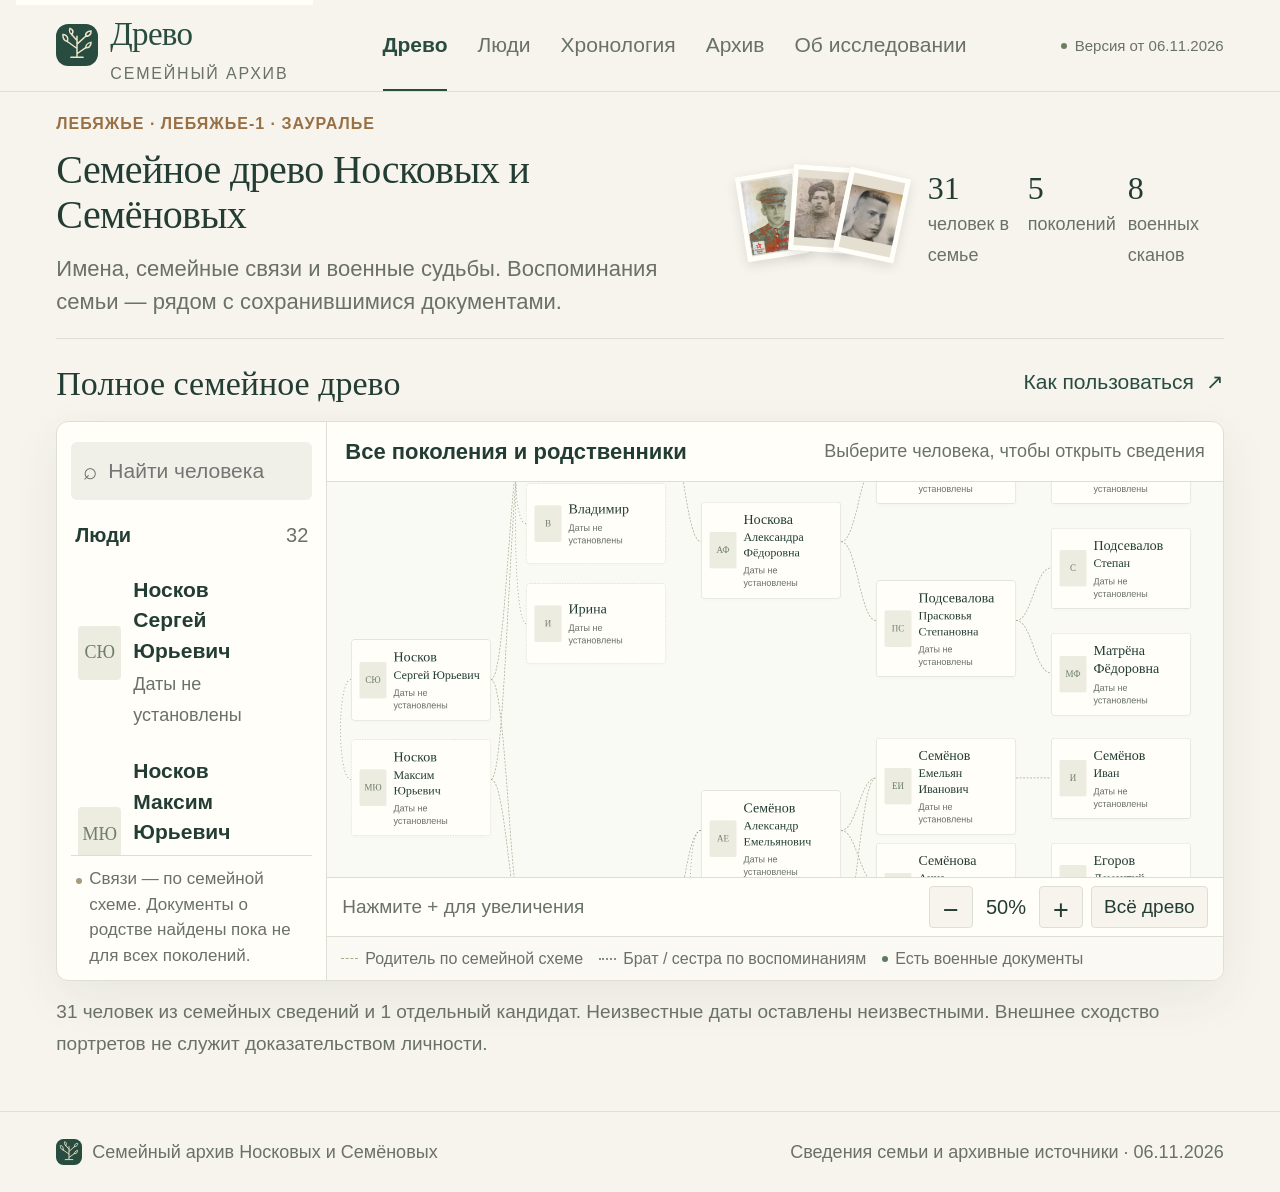
==== index.html @ 3ffae799 "Publish family archive with complete static site and research sources" ====
<!doctype html>
<html lang="ru">
<head>
  <meta charset="utf-8">
  <meta name="viewport" content="width=device-width, initial-scale=1">
  <meta name="theme-color" content="#284c40">
  <meta name="description" content="Семейное древо Носковых и Семёновых. Люди, семейные сведения, фотографии и архивные документы с указанием источников.">
  <title>Древо — семейный архив Носковых и Семёновых</title>
  <link rel="icon" href="assets/mark.svg" type="image/svg+xml">
  <link rel="stylesheet" href="assets/style.css"><link rel="stylesheet" href="assets/readable.css"><link rel="stylesheet" href="assets/large-type.css">
  <script src="assets/data.js" defer></script>
  <script src="assets/previews.js" defer></script>
  <script src="assets/app.js" defer></script>
</head>
<body>
<a class="skip" href="#main">Перейти к содержимому</a>
<header class="site-header">
  <a class="brand" href="#tree"><img src="assets/mark.svg" width="42" height="42" alt=""><span>Древо<small>Семейный архив</small></span></a>
  <nav aria-label="Разделы" class="main-nav">
    <a href="#tree" data-view="tree" aria-current="page">Древо</a><a href="#people" data-view="people">Люди</a><a href="#timeline" data-view="timeline">Хронология</a><a href="#archive" data-view="archive">Архив</a><a href="#research" data-view="research">Об исследовании</a>
  </nav>
  <span class="edition"><span class="live-dot"></span> Версия от 06.11.2026</span>
</header>
<main id="main">
  <section class="intro" aria-labelledby="site-title">
    <div><p class="eyebrow">ЛЕБЯЖЬЕ · ЛЕБЯЖЬЕ-1 · ЗАУРАЛЬЕ</p><h1 id="site-title">Семейное древо Носковых и Семёновых</h1><p class="intro-copy">Имена, семейные связи и военные судьбы. Воспоминания семьи — рядом с сохранившимися документами.</p></div>
    <div class="intro-right"><div class="portrait-stack" aria-label="Три семейных портрета"><button data-person="P-0005" aria-label="Сергей Фёдорович Носков"><img src="archive/photos/noskov_sergey_fedorovich.png" alt=""></button><button data-person="P-0022" aria-label="Василий Ефимович Петров"><img src="archive/photos/petrov_vasiliy_efimovich.png" alt=""></button><button data-person="P-0026" aria-label="Алексей Емельянович Семёнов"><img src="archive/photos/semenov_aleksey_emelyanovich.png" alt=""></button></div><div class="intro-stats"><span><strong>31</strong> человек в семье</span><span><strong>5</strong> поколений</span><span><strong>8</strong> военных сканов</span></div></div>
  </section>

  <section id="view-tree" class="view" aria-labelledby="tree-title">
    <div class="section-heading"><div><p class="eyebrow">01 / СЕМЕЙНЫЕ СВЯЗИ</p><h2 id="tree-title">Полное семейное древо</h2></div><button class="text-button" data-help>Как пользоваться <span aria-hidden="true">↗</span></button></div>
    <div class="tree-workspace">
      <aside class="people-sidebar" aria-label="Навигация по людям">
        <label class="searchbox"><span aria-hidden="true">⌕</span><input id="tree-search" type="search" placeholder="Найти человека" aria-label="Найти человека в древе" autocomplete="off"></label>

        <div class="sidebar-heading"><span>Люди</span><span id="sidebar-count">32</span></div><div id="sidebar-list" class="sidebar-list"></div>
        <div class="sidebar-note"><span class="dot family"></span><p>Связи — по семейной схеме. Документы о родстве найдены пока не для всех поколений.</p></div>
      </aside>
      <div class="chart-column">
        <div class="chart-toolbar"><strong>Все поколения и родственники</strong><span>Выберите человека, чтобы открыть сведения</span></div>
        <div class="mobile-tree-search"><label class="searchbox"><span aria-hidden="true">⌕</span><input id="mobile-search" type="search" placeholder="Найти человека в семье" aria-label="Найти человека в семье" autocomplete="off"></label><div id="mobile-search-results" class="mobile-search-results" hidden></div></div>
        <div id="chart-caption" class="chart-caption"></div>
        <div id="chart-viewport" class="chart-viewport" tabindex="0" aria-label="Семейная схема. Перетаскивайте для перемещения. Плюс и минус меняют масштаб, стрелки перемещают схему.">
          <div id="chart-world" class="chart-world"><svg id="chart-lines" aria-hidden="true"></svg><div id="chart-nodes"></div></div>
          <div class="chart-empty" id="chart-empty" hidden>Этот человек пока не связан с семейным древом.</div>
        </div>
        <div id="chart-list" class="chart-list" hidden></div>
        <div class="chart-bottom"><span class="chart-hint">Нажмите + для увеличения</span><div class="zoom-controls"><button id="zoom-out" aria-label="Уменьшить масштаб">−</button><output id="zoom-value" aria-live="off">100%</output><button id="zoom-in" aria-label="Увеличить масштаб">+</button><button id="fit-tree" title="Показать всю ветвь" aria-label="Показать всё древо">Всё древо</button></div></div>
        <div class="tree-legend"><span><i class="legend-line"></i> Родитель по семейной схеме</span><span><i class="legend-line sibling"></i> Брат / сестра по воспоминаниям</span><span><i class="dot document"></i> Есть военные документы</span></div>
      </div>
      <aside id="desktop-profile" class="desktop-profile" aria-label="Выбранный человек"><div id="profile-host"></div></aside>
    </div>
    <p class="section-footnote">31 человек из семейных сведений и 1 отдельный кандидат. Неизвестные даты оставлены неизвестными. Внешнее сходство портретов не служит доказательством личности.</p>
  </section>

  <section id="view-people" class="view" hidden aria-labelledby="people-title"><div class="section-heading"><div><p class="eyebrow">02 / ИМЕНА И ЛИЦА</p><h2 id="people-title">Люди семейного древа</h2></div><span class="quiet">31 человек + 1 кандидат</span></div><div class="filter-row"><label class="searchbox"><span aria-hidden="true">⌕</span><input id="people-search" type="search" placeholder="Имя, фамилия или место" aria-label="Поиск по людям"></label></div><p id="people-count" class="quiet" aria-live="polite"></p><div class="people-grid" id="people-grid"></div></section>

  <section id="view-timeline" class="view" hidden aria-labelledby="timeline-title"><div class="section-heading"><div><p class="eyebrow">03 / СОБЫТИЯ</p><h2 id="timeline-title">Семейная хронология</h2></div><span class="quiet">Только датированные сведения</span></div><div id="timeline" class="timeline"></div></section>

  <section id="view-archive" class="view" hidden aria-labelledby="archive-title"><div class="section-heading"><div><p class="eyebrow">04 / ПЕРВОИСТОЧНИКИ</p><h2 id="archive-title">Фотографии и документы</h2></div><a class="text-button" href="archive/artifact-register.csv" download>Скачать реестр ↓</a></div><p class="section-description">Полные сканы, семейные портреты и сохранённые источники. У каждого документа — происхождение и архивная ссылка.</p><div id="archive-grid" class="archive-grid"></div><div class="download-strip"><div><h3>Исследование целиком</h3><p>Исходная семейная схема, все реестры и незавершённые проверки сохранены отдельно.</p></div><div><a class="button secondary" href="archive/report.html" target="_blank" rel="noopener">Полный отчёт ↗</a><a class="button" href="archive/noskov-family.ged" download>Древо GEDCOM ↓</a></div></div></section>

  <section id="view-research" class="view" hidden aria-labelledby="research-title"><div class="section-heading"><div><p class="eyebrow">05 / ОСНОВАНИЯ И ОТКРЫТЫЕ ВОПРОСЫ</p><h2 id="research-title">Как читать это древо</h2></div><span class="quiet">6 ноября 2026</span></div><div class="research-grid"><article class="research-card"><span class="research-number">01</span><h3>Семейная схема — начало поиска</h3><p>Древо содержит 31 человека из предоставленных семьёй сведений. Родительские связи показаны по этой схеме. Наличие военной записи у человека само по себе не доказывает всю цепочку родства до современных поколений.</p><a href="archive/input/семейные-сведения.txt" download>Исходные сведения ↓</a></article><article class="research-card"><span class="research-number">02</span><h3>Документ и личность</h3><p>Для Сергея Фёдоровича Носкова и Алексея Емельяновича Семёнова принадлежность военных записей семье оценена как вероятная по совокупности признаков. У кандидата Петрова 1895 года рождения связь с семьёй пока не установлена.</p><a href="archive/claims-register.csv" download>Все утверждения и основания ↓</a></article><article class="research-card"><span class="research-number">03</span><h3>Противоречия остаются видимыми</h3><p>15 и 16 июня в документах о гибели Алексея; Прасковья и Пелагея в сведениях о жене Петрова; представление к Славе и решение о медали «За отвагу». Разные версии показаны рядом с источниками.</p><a href="archive/hypotheses-and-conflicts.md" download>Гипотезы и противоречия ↓</a></article><article class="research-card"><span class="research-number">04</span><h3>Что искать дальше</h3><p>Даты жизни дедов и связи поколений — в местных семейных, похозяйственных и актовых записях. Метрические книги Лебяжьевского прихода — следующий маршрут к ранним поколениям. Конкретные именные записи ещё не найдены.</p><a href="archive/research-state.md" download>План продолжения ↓</a></article></div><article class="geography-note"><p class="eyebrow">МЕСТА И АРХИВЫ</p><h3>Лебяжье и Лебяжье Первое</h3><p>Старое село Лебяжье 1-е и посёлок у станции Лебяжья-Сибирская нужно различать. Рабочая дореволюционная привязка — Курганский уезд Тобольской губернии. Крестовоздвиженский приход и Черешкова в его составе на 1913 год пока известны из вторичного указателя; первичная страница справочника не прочитана.</p><p>Опубликованный муниципальный перечень содержит фонд 63 — Лебяжьевский поссовет (1941–2010), фонд 31 — Перволебяжьевский сельсовет (1992–2009), фонд 102 — колхоз им. Ленина Черешковского сельсовета (1949–1957). Это сведения о фондах, а не найденные именные записи. ГАКО, фонд 211, опись 1 — отдельная наводка форума, требующая проверки по официальной описи.</p><div class="inline-links"><button class="text-button" data-artifact="A-0023">Перечень фондов ↗</button><button class="text-button" data-artifact="A-0021">Географический указатель ↗</button><a href="archive/archive-request-drafts.md" download>Проекты запросов ↓</a></div></article><p class="notice">Новые поколения пока не установлены. В карточках Фёдора Носкова, Ивана Андреева и Фёдора Кочетова добавлены именные зацепки из переселенческих и омского указателей; принадлежность семье не установлена. Фельдшер Александра Фёдоровна из Арлагуля исключена семьёй как другой человек. <a href="UPDATE-2026-11-06.md" download>Результаты дополнительной проверки и изменения сайта ↓</a></p><div class="research-downloads"><a href="archive/person-register.csv" download>Персоны ↓</a><a href="archive/relationship-register.csv" download>Родственные связи ↓</a><a href="archive/search-log.csv" download>Журнал поисков ↓</a><a href="archive/event-chronology.csv" download>Хронология CSV ↓</a><a href="README.md" download>О проекте и размещении ↓</a></div></section>
</main>
<footer class="site-footer"><span><img src="assets/mark.svg" width="26" height="26" alt=""> Семейный архив Носковых и Семёновых</span><span>Сведения семьи и архивные источники · 06.11.2026</span></footer>
<dialog id="person-dialog" class="person-dialog" aria-labelledby="person-dialog-title"><button class="dialog-close" data-close="person-dialog" aria-label="Закрыть карточку"><svg viewBox="0 0 24 24" aria-hidden="true" focusable="false"><path d="M6 6L18 18M18 6L6 18" fill="none" stroke="currentColor" stroke-width="2" stroke-linecap="round"/></svg></button><div id="mobile-profile-host"></div></dialog>
<dialog id="document-dialog" class="document-dialog" aria-labelledby="document-title"><header class="document-header"><div><p class="eyebrow" id="document-id"></p><h2 id="document-title"></h2></div><button class="icon-button" data-close="document-dialog" aria-label="Закрыть документ"><svg viewBox="0 0 24 24" aria-hidden="true" focusable="false"><path d="M6 6L18 18M18 6L6 18" fill="none" stroke="currentColor" stroke-width="2" stroke-linecap="round"/></svg></button></header><div id="document-meta"></div><div class="document-actions" id="document-actions"></div><div id="pdf-navigation" class="pdf-navigation" hidden><button id="pdf-previous" aria-label="Предыдущая страница">← <span class="pdf-nav-word">Назад</span></button><label><span class="pdf-nav-word">Страница</span> <input id="pdf-page" type="number" min="1" value="1" aria-label="Номер страницы PDF"></label><span id="pdf-total"></span><button id="pdf-next" aria-label="Следующая страница"><span class="pdf-nav-word">Далее</span> →</button></div><div id="scan-stage" class="scan-stage"></div><div id="document-notes" class="document-notes"></div></dialog>
<dialog id="help-dialog" class="help-dialog" aria-labelledby="help-title"><button class="dialog-close" data-close="help-dialog" aria-label="Закрыть подсказку"><svg viewBox="0 0 24 24" aria-hidden="true" focusable="false"><path d="M6 6L18 18M18 6L6 18" fill="none" stroke="currentColor" stroke-width="2" stroke-linecap="round"/></svg></button><h2 id="help-title">Как посмотреть древо</h2><p>Все известные поколения и боковые родственники включены в схему. Начальный масштаб — 50%.</p><p>Нажмите <strong>+</strong> или <strong>−</strong>, чтобы изменить масштаб, и перемещайте схему мышью или пальцем. Кнопка «Всё древо» снова покажет его целиком.</p><p>Нажмите на человека, чтобы открыть все сведения, родственников и документы. Поиск помогает быстро найти нужное имя.</p><p>Фотографии и сканы показаны целиком. Для изучения мелких надписей можно скачать оригинал.</p><p class="notice">Пунктирные связи основаны на семейной схеме. Военные документы не подтверждают автоматически все поколения родства.</p></dialog>
<div id="toast" class="toast" role="status"></div>
<noscript><p class="noscript">Для интерактивного древа включите JavaScript. <a href="archive/report.html">Статический отчёт с документами</a> доступен без него.</p></noscript>
</body>
</html>
---- assets/style.css ----
:root{--ink:#233d34;--green:#284c40;--green-soft:#e8eee7;--paper:#f6f4ed;--white:#fffef9;--line:#dedfd4;--muted:#697168;--ochre:#987044;--amber:#f6eddb;--shadow:0 16px 50px #273c3212;--serif:Georgia,'Times New Roman',serif;--sans:'Segoe UI',Arial,sans-serif}*{box-sizing:border-box}html{scroll-behavior:smooth}body{margin:0;background:var(--paper);color:var(--ink);font:15px/1.55 var(--sans)}button,input,select{font:inherit}button,a,input,select{touch-action:manipulation}button{cursor:pointer}button,a{ -webkit-tap-highlight-color:transparent}button{color:inherit}a{color:var(--green);text-underline-offset:4px}button:focus-visible,a:focus-visible,input:focus-visible,select:focus-visible,[tabindex]:focus-visible{outline:3px solid #b27d3d;outline-offset:4px}button:disabled{opacity:.4;cursor:default}button{border:0}button svg{pointer-events:none}img{max-width:100%;display:block}h1,h2,h3,p{margin-top:0}h1,h2,h3{font-family:var(--serif);font-weight:400}h1{font-size:clamp(32px,3.3vw,51px);line-height:1.13;letter-spacing:-1.5px;margin:11px 0 15px}h2{font-size:30px;line-height:1.2;margin:6px 0 0}h3{font-size:22px;line-height:1.3}p{margin-bottom:15px}small{font-size:12px}.eyebrow{font-size:10px;letter-spacing:1.8px;font-weight:650;line-height:1.5;color:var(--ochre);margin:0}.quiet{color:var(--muted);font-size:13px}.site-header{height:92px;display:flex;align-items:center;justify-content:space-between;gap:28px;padding:0 4.4%;border-bottom:1px solid var(--line)}.brand{display:flex;gap:12px;align-items:center;text-decoration:none;font-family:var(--serif);font-size:28px;letter-spacing:-.7px}.brand small{display:block;font:10px/1.3 var(--sans);text-transform:uppercase;letter-spacing:1.8px;color:var(--muted);margin-top:2px}.main-nav{display:flex;align-self:stretch;align-items:center;gap:30px}.main-nav a{height:100%;display:flex;align-items:center;font-size:13px;text-decoration:none;border-bottom:2px solid transparent;color:var(--muted)}.main-nav a[aria-current=page]{border-color:var(--green);color:var(--green);font-weight:600}.edition{font-size:11px;color:var(--muted);display:flex;align-items:center;gap:8px;white-space:nowrap}.live-dot{width:6px;height:6px;background:#6a8063;border-radius:50%}main{max-width:1760px;padding:0 4.4% 50px;margin:auto}.intro{display:flex;justify-content:space-between;gap:36px;align-items:center;padding:42px 0 35px;border-bottom:1px solid var(--line)}.intro-copy{font-size:14px;color:var(--muted);margin:0}.intro-right{padding-right:12px}.portrait-stack{display:flex;justify-content:center;padding:0 0 15px}.portrait-stack button{padding:0;width:87px;height:105px;background:#e4dfd1;border:5px solid var(--white);box-shadow:0 4px 12px #3332;transform:rotate(-9deg);transition:transform .2s}.portrait-stack button+button{margin-left:-12px;transform:translateY(-6px) rotate(4deg)}.portrait-stack button:last-child{transform:rotate(12deg)}.portrait-stack button:hover{transform:translateY(-10px) rotate(0)}.portrait-stack img{width:100%;height:100%;object-fit:cover;object-position:50% 25%}.intro-stats{display:flex;gap:26px;padding-top:8px}.intro-stats span{font-size:11px;color:var(--muted);white-space:nowrap}.intro-stats strong{display:block;color:var(--ink);font:28px/1.3 var(--serif)}.section-heading{display:flex;justify-content:space-between;align-items:center;gap:20px;padding:30px 0 22px}.text-button{padding:0;background:none;text-decoration:none;color:var(--green);font-size:12px}.text-button span{margin-left:6px}.tree-workspace{display:grid;grid-template-columns:205px minmax(0,1fr) 322px;border:1px solid var(--line);border-radius:12px;background:var(--white);overflow:hidden;box-shadow:var(--shadow);height:760px}.people-sidebar{padding:20px 14px 12px;border-right:1px solid var(--line);display:flex;flex-direction:column;min-height:0}.searchbox{background:#f0f0e9;border:1px solid transparent;display:flex;align-items:center;gap:9px;border-radius:6px;padding:9px 11px}.searchbox:focus-within{border-color:var(--green)}.searchbox>span{font-size:24px;line-height:20px;color:var(--muted)}.searchbox input{width:100%;min-width:0;background:transparent;outline:none!important;border:0;font-size:12px;color:var(--ink)}.field-label{display:block;font-size:11px;font-weight:600;color:var(--muted);margin:17px 0 6px}select{max-width:100%;border:1px solid var(--line);border-radius:5px;padding:8px;background:var(--white);color:var(--ink);font-size:12px}.sidebar-heading{display:flex;justify-content:space-between;margin:22px 4px 9px;font-size:11px;font-weight:600}.sidebar-heading span:last-child{color:var(--muted);font-weight:400}.sidebar-list{overflow:auto;flex:1;scrollbar-width:thin}.sidebar-person{display:flex;align-items:center;gap:10px;width:100%;text-align:left;background:none;border-radius:6px;padding:11px 7px;margin:2px 0}.sidebar-person:hover{background:var(--paper)}.sidebar-person.active{background:var(--green-soft)}.avatar{flex-shrink:0;display:grid;place-items:center;width:35px;height:41px;background:#ecece1;color:#6e7e68;font:13px var(--serif);border-radius:4px;overflow:hidden}.avatar img{width:100%;height:100%;object-fit:cover;object-position:50% 24%}.sidebar-person .person-label{font-size:11px;line-height:1.4;font-weight:600;display:block}.sidebar-person .person-sub{display:block;color:var(--muted);font-size:10px;margin-top:3px}.sidebar-note{border-top:1px solid var(--line);padding:14px 5px 0;display:flex;gap:7px;align-items:baseline}.sidebar-note p{font-size:10px;color:var(--muted);line-height:1.5;margin:0}.dot{display:inline-block;width:6px;height:6px;border-radius:50%;flex-shrink:0}.dot.family{background:#a69c82}.dot.document{background:#5e7c5d}.chart-column{position:relative;display:flex;flex-direction:column;min-height:0;min-width:0}.chart-toolbar{min-height:61px;border-bottom:1px solid var(--line);display:flex;align-items:center;gap:12px;padding:12px 16px}.segmented{display:flex;background:#f0f0e9;border:1px solid #e6e6db;padding:3px;border-radius:6px}.segmented button{background:none;font-size:11px;color:var(--muted);padding:5px 13px;border-radius:3px}.segmented button[aria-pressed=true]{background:var(--white);box-shadow:0 1px 4px #0001;color:var(--ink)}.depth-label{margin-left:auto;display:flex;gap:7px;align-items:center;font-size:11px;color:var(--muted)}.depth-label select{padding:4px 5px}.icon-button{min-width:32px;min-height:32px;background:transparent;border:1px solid var(--line);border-radius:5px;font-size:21px;line-height:1}.icon-button:hover{background:var(--paper)}.chart-caption{font-size:10px;position:absolute;top:77px;left:20px;z-index:2;pointer-events:none;color:var(--muted);max-width:calc(100% - 40px)}.chart-viewport{flex:1;min-height:0;overflow:hidden;position:relative;background-color:#f9faf4;background-image:radial-gradient(#c9cfc2 .7px,transparent .7px);background-size:18px 18px;cursor:grab;touch-action:none}.chart-viewport.dragging{cursor:grabbing}.chart-world{position:absolute;left:0;top:0;transform-origin:0 0;will-change:transform}.chart-world svg{position:absolute;overflow:visible;pointer-events:none}.chart-world path{stroke:#aaa98e;stroke-width:1.4;fill:none;stroke-dasharray:4 3}.chart-world path.sibling{stroke:#809285;stroke-dasharray:2 5}.tree-node{position:absolute;width:182px;min-height:88px;border:1px solid #d2d8cb;border-radius:7px;background:#fffef9;text-align:left;padding:11px;box-shadow:0 3px 6px #3b4c3007;display:flex;gap:10px;align-items:center;transition:border-color .15s,box-shadow .15s;user-select:none}.tree-node:hover{border-color:#70846c;box-shadow:0 6px 15px #3b4c3012}.tree-node.active{border:2px solid var(--green);padding:10px;background:#edf1e9;box-shadow:0 0 0 3px #e2e8dd}.tree-node .avatar{width:38px;height:49px}.node-name{font:15px/1.27 var(--serif);display:block}.node-first{font-size:13px;display:block;margin-top:2px}.node-date{font-size:9px;color:var(--muted);display:block;margin-top:6px;line-height:1.3}.node-indicator{position:absolute;right:8px;top:8px;width:5px;height:5px;border-radius:50%;background:#6b8862}.node-sibling{border-style:dashed}.chart-bottom{display:flex;justify-content:space-between;align-items:center;padding:10px 14px;border-top:1px solid var(--line);gap:6px}.chart-hint{font-size:10px;color:var(--muted)}.zoom-controls{display:flex;gap:3px;align-items:center}.zoom-controls button{width:29px;height:29px;background:var(--paper);border:1px solid var(--line);border-radius:4px;font-size:17px}.zoom-controls output{font-size:10px;width:36px;text-align:center}.tree-legend{padding:12px 16px;display:flex;flex-wrap:wrap;gap:6px 16px;background:#faf9f3;color:var(--muted);font-size:9px;line-height:1.7;border-top:1px solid var(--line)}.tree-legend>span{display:flex;align-items:center;gap:6px}.legend-line{width:17px;border-top:1px dashed #aaa98e}.legend-line.sibling{border-top:2px dotted #809285}.desktop-profile{border-left:1px solid var(--line);overflow:auto;scrollbar-width:thin;background:#fffefb}.profile-cover{height:183px;background:#e5e5d9;position:relative;overflow:hidden}.profile-cover>img{width:100%;height:100%;object-fit:cover;object-position:50% 22%}.profile-cover:after{content:'';position:absolute;inset:60% 0 0;background:linear-gradient(transparent,#253b3355);pointer-events:none}.profile-cover .cover-initial{height:100%;display:grid;place-items:center;background:linear-gradient(140deg,#dfe5d7,#f4f0e1);font:60px var(--serif);color:#80917a}.profile-cover button{position:absolute;bottom:10px;right:12px;background:#fffef9e6;border-radius:4px;font-size:10px;padding:4px 9px;z-index:1}.profile-body{padding:22px 22px 25px}.profile-kicker{display:flex;justify-content:space-between;gap:10px;font-size:9px;letter-spacing:1px;text-transform:uppercase;color:var(--ochre);margin-bottom:10px}.profile-name{font:29px/1.13 var(--serif);margin:0 0 10px}.profile-name small{display:block;font:18px/1.4 var(--serif);margin-top:5px}.birth-surname{font-size:11px;color:var(--muted);margin:0 0 10px}.profile-dates{font-size:12px;color:var(--muted);margin:0 0 13px}.badge{display:inline-flex;gap:5px;align-items:center;font-size:9px;letter-spacing:.2px;border-radius:4px;background:var(--green-soft);color:#4c6748;padding:4px 7px}.badge.candidate,.badge.conflict,.badge.hypothesis{background:var(--amber);color:#876538}.profile-role{font-size:12px;margin:15px 0;color:var(--muted)}.button{display:inline-flex;justify-content:center;align-items:center;gap:8px;border:1px solid var(--green);background:var(--green);color:#fffdf4;text-decoration:none;padding:10px 16px;border-radius:5px;font-size:11px;font-weight:600}.button:hover{filter:brightness(1.08)}.button.secondary{color:var(--green);background:transparent;border-color:var(--line)}.profile-tabs{display:flex;gap:18px;border-bottom:1px solid var(--line);margin:24px 0 20px}.profile-tabs button{background:none;border-bottom:2px solid transparent;padding:8px 0;font-size:11px;color:var(--muted)}.profile-tabs button[aria-selected=true]{border-color:var(--green);color:var(--green);font-weight:600}.profile-fact{border-bottom:1px solid #eeeee5;padding:0 0 16px;margin-bottom:17px}.profile-fact h4{font-size:10px;font-weight:650;color:var(--muted);text-transform:uppercase;letter-spacing:.5px;margin:0 0 6px}.profile-fact p{font-size:12px;line-height:1.7;margin:0 0 7px}.source-links{display:flex;flex-wrap:wrap;gap:5px}.source-link{font-size:9px;color:#6c775e;background:#f0f2e9;border:1px solid #e1e5d7;border-radius:3px;padding:2px 5px}.notice{background:#f3f0e6;border-left:2px solid #baa479;padding:12px 13px;font-size:11px;line-height:1.65;color:#6c6655}.notice.candidate,.notice.conflict{background:#f8f0df}.profile-fact .fact-origin{font-size:9px;color:var(--ochre);display:block;margin:3px 0 6px}.no-data{color:var(--muted);font-size:12px;line-height:1.7}.relative-group h4{font-size:10px;text-transform:uppercase;letter-spacing:1px;color:var(--muted);margin:18px 0 8px}.relative-button{width:100%;background:none;text-align:left;display:flex;align-items:center;gap:11px;border-bottom:1px solid var(--line);padding:10px 0;font-size:12px}.relative-button>span:last-child{margin-left:auto;color:var(--muted)}.relative-button .avatar{width:30px;height:36px}.relative-button:hover{color:var(--ochre)}.profile-doc{display:flex;align-items:flex-start;gap:10px;width:100%;background:none;border-bottom:1px solid var(--line);padding:11px 0;text-align:left;font-size:11px}.profile-doc img{width:45px;height:57px;object-fit:cover;border:1px solid var(--line)}.profile-doc .doc-icon{width:45px;height:57px;background:var(--paper);display:grid;place-items:center;font-size:18px;flex-shrink:0}.profile-doc small{display:block;color:var(--muted);font-size:9px;margin-top:5px}.claims-details{font-size:11px;margin-top:22px}.claims-details summary{cursor:pointer;color:var(--muted)}.claim-item{margin:12px 0;padding:9px;background:var(--paper);font-size:11px;line-height:1.7}.claim-item b{font-size:10px}.claim-item p{margin:7px 0}.claim-item small{font-size:10px;color:var(--muted)}.section-footnote{font-size:11px;color:var(--muted);margin:15px 0 0}.section-description{font-size:14px;color:var(--muted);max-width:700px}.filter-row{display:flex;gap:18px;align-items:center;flex-wrap:wrap;margin:10px 0 25px}.filter-row .searchbox{min-width:240px;max-width:370px;flex:1;border:1px solid var(--line);background:var(--white)}.filter-row .field-label{margin:0}.filter-chips{display:flex;gap:7px;flex-wrap:wrap}.filter-chips button{font-size:11px;padding:8px 13px;border:1px solid var(--line);border-radius:20px;background:transparent;color:var(--muted)}.filter-chips button[aria-pressed=true]{background:var(--green);border-color:var(--green);color:var(--white)}.people-grid{display:grid;grid-template-columns:repeat(4,minmax(0,1fr));gap:18px}.person-card{background:var(--white);border:1px solid var(--line);border-radius:8px;padding:21px;text-align:left;display:flex;flex-direction:column;align-items:flex-start;transition:transform .15s,box-shadow .15s;min-height:230px}.person-card:hover{transform:translateY(-3px);box-shadow:var(--shadow)}.person-card .avatar{width:55px;height:65px;margin-bottom:17px}.person-card h3{font-size:21px;margin:0 0 8px}.person-card h3 small{display:block;font:15px/1.4 var(--serif);margin-top:3px}.person-card .person-role{font-size:11px;color:var(--muted);margin-top:12px}.person-card .badge{margin-top:auto}.person-card .dates{font-size:11px;color:var(--muted);margin-bottom:12px}.archive-grid{display:grid;grid-template-columns:repeat(4,minmax(0,1fr));gap:22px}.archive-card{min-width:0;background:var(--white);border:1px solid var(--line);border-radius:8px;overflow:hidden;display:flex;flex-direction:column}.archive-preview{height:225px;background:#e9e6d9;border:0;padding:12px;display:block;width:100%;overflow:hidden}.archive-preview img{height:100%;width:100%;object-fit:contain;transition:transform .25s;filter:drop-shadow(0 3px 4px #0002)}.archive-preview:hover img{transform:scale(1.04)}.archive-placeholder{height:100%;display:flex;align-items:center;justify-content:center;flex-direction:column;gap:10px;color:#8d917d;font:40px var(--serif)}.archive-placeholder small{font:10px var(--sans);letter-spacing:1px}.archive-card-body{padding:18px;display:flex;flex-direction:column;flex:1}.archive-card .eyebrow{font-size:9px}.archive-card h3{font-size:18px;line-height:1.4;margin:8px 0}.archive-card p{color:var(--muted);font-size:10px;overflow-wrap:anywhere}.archive-card .text-button{align-self:flex-start;margin-top:auto;padding-top:10px}.download-strip{display:flex;justify-content:space-between;gap:25px;align-items:center;background:#e8eddf;padding:30px;border-radius:8px;margin:35px 0 0}.download-strip h3{margin-bottom:8px}.download-strip p{font-size:12px;color:var(--muted);margin:0}.download-strip>div:last-child{display:flex;gap:8px;flex-shrink:0}.timeline{max-width:900px;padding:5px 0 20px}.timeline-event{display:grid;grid-template-columns:130px minmax(0,1fr);gap:30px}.timeline-date{font:19px var(--serif);padding:17px 0}.timeline-content{position:relative;padding:15px 0 32px 30px;border-left:1px solid #c4c9b9}.timeline-content:before{content:'';width:8px;height:8px;position:absolute;left:-5px;top:23px;background:#6c8263;border-radius:50%;box-shadow:0 0 0 5px var(--paper)}.timeline-content h3{font-size:23px;margin:5px 0 8px}.timeline-content p{font-size:13px;margin:0 0 10px;color:var(--muted)}.timeline-content .text-button{font-size:11px}.timeline-event.candidate .timeline-content:before{background:#b58a50}.research-grid{display:grid;grid-template-columns:repeat(2,1fr);gap:22px}.research-card{padding:30px;background:var(--white);border:1px solid var(--line);border-radius:8px}.research-number{font:32px var(--serif);color:#b3baa5}.research-card h3{margin:15px 0}.research-card p,.geography-note p{font-size:13px;line-height:1.9;color:var(--muted)}.research-card a{font-size:11px}.geography-note{background:#e8eddf;border-radius:8px;padding:30px;margin-top:25px}.geography-note h3{font-size:30px;margin:10px 0}.inline-links{display:flex;gap:25px;flex-wrap:wrap;font-size:12px}.research-downloads{display:flex;gap:23px;flex-wrap:wrap;margin:25px 0;font-size:12px}.site-footer{border-top:1px solid var(--line);padding:25px 4.4%;display:flex;justify-content:space-between;gap:25px;color:var(--muted);font-size:10px}.site-footer>span:first-child{display:flex;gap:10px;align-items:center}.site-footer>span:last-child{align-self:center}dialog{border:1px solid var(--line);padding:0;color:var(--ink);background:var(--white);border-radius:12px;box-shadow:0 30px 120px #152a3455;max-height:92dvh}dialog::backdrop{background:#142b28a3;backdrop-filter:blur(4px)}body:has(dialog[open]){overflow:hidden}.person-dialog{width:min(620px,calc(100% - 24px));overflow:auto}.person-dialog .profile-cover{height:260px}.person-dialog .profile-cover>img{object-fit:contain;background:#e2dfd3}.person-dialog .profile-body{padding:30px}.person-dialog .profile-name{font-size:36px}.dialog-close{position:absolute;right:14px;top:14px;z-index:4;background:var(--white);border:1px solid var(--line);border-radius:50%;width:35px;height:35px;box-shadow:0 3px 8px #0001;font-size:24px}.document-dialog{width:min(1160px,calc(100% - 24px));height:91dvh;overflow:auto}.document-header{display:flex;align-items:flex-start;justify-content:space-between;gap:20px;padding:24px 28px 10px}.document-header h2{font-size:25px;margin-top:6px;line-height:1.3}.document-header .icon-button{flex-shrink:0}.document-header .eyebrow{font-size:9px}#document-meta{padding:0 28px;font-size:11px;color:var(--muted)}.document-actions{display:flex;flex-wrap:wrap;gap:10px;padding:12px 28px}.scan-controls{padding:9px 28px;display:flex;align-items:center;gap:8px;border-top:1px solid var(--line);background:#f3f3eb}.scan-controls button{background:var(--white);border:1px solid var(--line);padding:3px 13px;border-radius:4px;font-size:14px}.scan-controls output{font-size:11px;min-width:40px;text-align:center}.scan-stage{background:#d9d9cd;height:50dvh;overflow:auto;padding:18px;overscroll-behavior:contain}.scan-stage img{margin:auto;max-width:none;display:block}.scan-stage iframe{width:100%;height:100%;border:0;background:var(--white)}.scan-stage .non-image{display:grid;place-items:center;height:100%;text-align:center;padding:25px;font-size:14px}.document-notes{padding:16px 28px 24px;font-size:12px;line-height:1.7}.document-notes p{margin:8px 0}.document-notes details{margin-top:15px}.document-notes summary{cursor:pointer;font-size:11px}.document-notes code{font-size:10px;overflow-wrap:anywhere}.help-dialog{width:min(600px,calc(100% - 30px));padding:35px;overflow:auto}.help-dialog h2{margin:10px 0 25px}.help-dialog ol{padding-left:20px;font-size:13px}.help-dialog li{padding-left:7px;margin-bottom:16px}.toast{position:fixed;bottom:25px;left:50%;transform:translate(-50%,20px);background:var(--green);color:var(--white);border-radius:6px;padding:10px 18px;opacity:0;pointer-events:none;font-size:12px;z-index:30;transition:opacity .2s,transform .2s;max-width:90vw}.toast.visible{opacity:1;transform:translate(-50%,0)}.skip{position:fixed;left:16px;top:-60px;z-index:50;background:var(--white);padding:12px}.skip:focus{top:10px}.noscript{padding:25px;border:1px solid var(--line);margin:25px}.chart-list{overflow:auto;flex:1;min-height:0;padding:50px 22px 20px;background:#fafaf4}.chart-list h3{font-size:17px;margin:20px 0 10px;color:var(--muted)}.chart-list .relative-button{padding:12px 5px}.chart-list .relative-button.active{background:var(--green-soft)}.chart-empty{position:absolute;inset:0;display:grid;place-items:center;font-size:13px;text-align:center;padding:30px}.empty-state{grid-column:1/-1;padding:35px;color:var(--muted);text-align:center;border:1px dashed var(--line);border-radius:7px}.profile-heading-row{display:flex;justify-content:space-between}.mobile-profile-button{display:none}[hidden]{display:none!important}
@media(min-width:1650px){.tree-workspace{grid-template-columns:225px minmax(0,1fr) 350px;height:800px}.profile-cover{height:210px}.profile-body{padding:26px}.tree-node{width:182px}}
@media(max-width:1200px){.edition{display:none}.main-nav{gap:23px}.tree-workspace{grid-template-columns:180px minmax(0,1fr)}.desktop-profile{display:none}.chart-caption{max-width:calc(100% - 40px)}.tree-workspace{height:710px}.people-grid,.archive-grid{grid-template-columns:repeat(3,minmax(0,1fr))}.intro{padding:32px 0}.intro-stats{gap:18px}.intro-right{padding:0}.intro h1{font-size:42px}}
@media(max-width:800px){.site-header{height:auto;min-height:82px;flex-wrap:wrap;padding:17px 5% 0;gap:14px}.brand{font-size:25px}.brand img{width:36px;height:36px}.main-nav{width:100%;gap:25px;overflow:auto;white-space:nowrap;order:2;min-height:44px;scrollbar-width:none}.main-nav a{font-size:12px;min-height:44px}.intro{gap:15px}.intro h1{font-size:35px;letter-spacing:-.8px}.intro-copy{font-size:12px}.intro-right{min-width:210px}.portrait-stack button{width:60px;height:80px}.intro-stats{gap:15px}.intro-stats strong{font-size:23px}.intro-stats span{font-size:9px}main{padding:0 5% 35px}h2{font-size:26px}.section-heading{padding:24px 0 18px}.tree-workspace{grid-template-columns:1fr;height:710px}.people-sidebar{display:none}.tree-legend{font-size:9px}.chart-hint{font-size:9px}.people-grid,.archive-grid{grid-template-columns:repeat(2,minmax(0,1fr))}.research-grid{gap:15px}.research-card{padding:23px}.download-strip{align-items:flex-start;flex-direction:column;padding:24px}.site-footer{flex-direction:column;gap:12px}.site-footer>span:last-child{align-self:flex-start}.filter-row{gap:12px}.filter-row .searchbox{max-width:none}.person-card{padding:18px;min-height:230px}.archive-preview{height:210px}}
@media(max-width:560px){.intro{align-items:flex-start;position:relative;display:block;padding:27px 0 25px}.intro h1{font-size:34px;max-width:100%;line-height:1.16}.intro .eyebrow{font-size:9px;letter-spacing:1.3px}.intro-copy{font-size:12px;max-width:100%;line-height:1.7}.intro-right{min-width:0;display:flex;justify-content:space-between;align-items:center;margin-top:22px}.portrait-stack{padding:0 10px 0 6px;flex-shrink:0}.portrait-stack button{width:45px;height:61px;border-width:3px}.portrait-stack button+button{margin-left:-7px}.intro-stats{gap:13px;padding:0}.intro-stats span{font-size:8px;white-space:normal;max-width:65px;line-height:1.5}.intro-stats strong{font-size:24px}.section-heading h2{font-size:23px}.section-heading .text-button{font-size:10px;max-width:90px}.tree-workspace{height:665px}.chart-toolbar{padding:11px 12px;gap:7px}.depth-label{font-size:10px}.chart-caption{font-size:9px;top:75px;left:15px}.chart-bottom{padding:9px 10px}.tree-legend{padding:10px;gap:5px 10px}.chart-hint{max-width:150px;font-size:9px}.section-footnote{font-size:10px}.people-grid{grid-template-columns:repeat(2,minmax(0,1fr));gap:10px}.person-card{padding:15px 12px;min-height:250px}.person-card h3{font-size:19px}.person-card h3 small{font-size:13px}.person-card .dates{font-size:10px}.person-card .person-role{font-size:10px}.person-card .badge{font-size:8px}.archive-grid{grid-template-columns:1fr;gap:18px}.archive-card{display:grid;grid-template-columns:105px minmax(0,1fr)}.archive-preview{height:100%;min-height:180px;padding:10px}.archive-card-body{padding:15px}.archive-card h3{font-size:18px}.filter-chips{gap:6px}.filter-chips button{font-size:10px;padding:7px 11px}.timeline-event{grid-template-columns:82px minmax(0,1fr);gap:10px}.timeline-date{font-size:15px}.timeline-content{padding-left:18px}.timeline-content h3{font-size:21px}.timeline-content p{font-size:12px}.research-grid{grid-template-columns:1fr}.geography-note{padding:22px}.geography-note h3{font-size:27px}.download-strip>div:last-child{flex-wrap:wrap;flex-shrink:1}.download-strip .button{font-size:10px;padding:9px 12px}.document-header{padding:20px 18px 10px}.document-header h2{font-size:20px}#document-meta{padding:0 18px}.document-actions{padding:12px 18px}.document-actions .button{font-size:10px;padding:8px 10px}.document-notes{padding:15px 18px}.scan-stage{padding:10px}.person-dialog .profile-cover{height:220px}.person-dialog .profile-body{padding:24px}.help-dialog{padding:28px 24px}.help-dialog h2{font-size:26px}.section-heading .quiet{font-size:10px;max-width:110px;text-align:right}}
@media(prefers-reduced-motion:reduce){html{scroll-behavior:auto}*,*:before,*:after{transition:none!important;animation:none!important}}
@media print{.site-header,.intro-right,.people-sidebar,.chart-toolbar,.chart-bottom,.tree-legend,.site-footer,.filter-row,.button,.text-button,.dialog-close{display:none!important}body,main{background:white;padding:0;color:black}.intro{padding:0 0 20px}.view[hidden]{display:none!important}.tree-workspace{display:block;height:auto;border:0;box-shadow:none}.chart-column{display:none}.desktop-profile{display:block;overflow:visible;border:0;max-width:800px}.profile-cover{height:220px}.profile-cover>img{object-fit:contain}.profile-tabs{display:none}.profile-pane[hidden]{display:block!important}.people-grid,.archive-grid{grid-template-columns:repeat(3,1fr)}.person-card,.archive-card,.research-card,.timeline-event{break-inside:avoid}dialog[open]{position:static;width:100%;height:auto;max-height:none;box-shadow:none;border:0}body:has(dialog[open]) main{display:none}.scan-stage{height:auto;overflow:visible}.scan-stage img{width:100%!important}.scan-controls{display:none}}
.mobile-tree-search{display:none}@media(max-width:800px){.mobile-tree-search{display:block;padding:9px 12px;border-bottom:1px solid var(--line);position:relative;z-index:4}.mobile-tree-search .searchbox{padding:6px 9px}.mobile-search-results{position:absolute;left:12px;right:12px;top:49px;max-height:310px;overflow:auto;background:var(--white);border:1px solid var(--line);padding:10px;box-shadow:var(--shadow);border-radius:6px}.chart-caption{top:135px}.chart-list{padding-top:42px}}
.side-toggle{font-size:10px;color:var(--muted);display:flex;align-items:center;gap:4px;white-space:nowrap}.side-toggle input{accent-color:var(--green);width:13px;height:13px}@media(max-width:560px){.chart-toolbar{flex-wrap:wrap}.side-toggle{order:3;width:100%;padding-left:2px}.chart-toolbar{min-height:89px}.chart-caption{top:163px}.segmented button{padding:5px 10px}}
---- assets/readable.css ----
/* Simplified, larger interface. The complete family graph is always visible. */
body{font-size:19px;line-height:1.65}.main-nav a{font-size:18px}.edition{font-size:15px}.brand small{font-size:13px}.eyebrow{font-size:13px;letter-spacing:1px}.quiet{font-size:17px}h2{font-size:34px}.intro{padding:20px 0;gap:24px}.intro h1{font-size:35px;letter-spacing:-.6px;max-width:780px}.intro-copy{font-size:18px;line-height:1.5}.intro-copy br{display:none}.intro-right{display:flex;align-items:center;gap:25px}.intro-stats{gap:16px}.intro-stats span{font-size:14px;white-space:normal;width:84px}.intro-stats strong{font-size:28px}.portrait-stack{padding:0}.portrait-stack button{width:62px;height:86px}.portrait-stack img{object-fit:contain;object-position:center}.section-heading{padding:19px 0 16px}.section-heading .eyebrow{display:none}.text-button{font-size:17px;line-height:1.5}.tree-workspace{grid-template-columns:240px minmax(0,1fr);height:calc(100svh - 340px);min-height:500px;max-height:1100px}.desktop-profile{display:none!important}.chart-toolbar{min-height:60px;gap:14px;justify-content:space-between;padding:10px 18px}.chart-toolbar strong{font-size:18px;font-weight:600}.chart-toolbar>span{font-size:15px;color:var(--muted)}.chart-caption{display:none}.chart-viewport{min-height:0}.chart-bottom{padding:8px 15px}.chart-hint{font-size:16px}.zoom-controls{gap:8px}.zoom-controls button{width:44px;height:42px;font-size:27px}.zoom-controls output{font-size:17px;width:50px}.zoom-controls #fit-tree{width:auto;font-size:16px;padding:0 12px}.tree-legend{font-size:13px;padding:8px 14px}.tree-legend>span{gap:7px}.tree-node .avatar{object-fit:contain}.sidebar-person{padding:12px 7px;gap:12px}.sidebar-person .person-label{font-size:16px}.sidebar-person .person-sub{font-size:13px}.avatar{width:43px;height:54px;font-size:18px}.avatar img{object-fit:contain;object-position:center}.sidebar-heading{font-size:16px;margin-top:18px}.searchbox input{font-size:17px}.sidebar-note p{font-size:13px}.sidebar-note{padding-top:10px}.section-footnote{font-size:15px}.profile-tabs{display:none}.profile-pane{display:block!important}.profile-pane:not(:first-of-type){border-top:1px solid var(--line);margin-top:25px;padding-top:18px}.profile-pane:nth-last-child(1):before{content:'Источники и документы';display:block;font:27px var(--serif);margin-bottom:15px}.profile-cover,.person-dialog .profile-cover{height:auto;min-height:0;padding:20px;background:#e8e5db}.profile-cover:after{display:none}.profile-cover>img,.person-dialog .profile-cover>img{width:100%;height:auto;max-height:42svh;object-fit:contain;object-position:center}.profile-cover .cover-initial{height:100px;font-size:55px}.profile-cover button{font-size:16px;padding:7px 12px;bottom:15px}.person-dialog{width:min(900px,calc(100% - 24px))}.person-dialog .profile-body{padding:30px}.profile-name,.person-dialog .profile-name{font-size:39px}.profile-name small{font-size:26px}.profile-kicker{font-size:14px}.profile-dates{font-size:21px}.birth-surname{font-size:17px}.badge{font-size:14px;padding:5px 9px}.profile-role{font-size:18px}.button{font-size:17px;padding:11px 17px}.profile-fact{margin-top:23px;padding-bottom:19px}.profile-fact h4{font-size:17px;text-transform:none;letter-spacing:0}.profile-fact p{font-size:19px;line-height:1.8}.profile-fact .fact-origin{font-size:15px}.notice{font-size:17px;line-height:1.75;padding:16px}.source-link{font-size:14px;padding:4px 8px}.no-data{font-size:18px}.relative-group h4{font-size:18px;letter-spacing:0;text-transform:none}.relative-button{font-size:18px;padding:14px 0}.relative-button .avatar{width:42px;height:54px}.profile-doc{font-size:18px;gap:15px}.profile-doc img{width:75px;height:95px;object-fit:contain}.profile-doc small{font-size:14px}.profile-doc .doc-icon{width:75px;height:95px;font-size:27px}.claims-details{font-size:17px}.claim-item{font-size:17px;padding:15px}.claim-item b,.claim-item small{font-size:15px}.person-card{min-height:310px;padding:24px}.person-card h3{font-size:27px}.person-card h3 small{font-size:21px}.person-card .dates,.person-card .person-role{font-size:17px}.person-card .avatar{width:75px;height:100px}.archive-grid{grid-template-columns:repeat(3,minmax(0,1fr))}.archive-preview{height:260px}.archive-preview img{object-fit:contain;transform:none!important}.archive-card h3{font-size:24px}.archive-card p{font-size:16px}.archive-card .eyebrow{font-size:13px}.archive-card .text-button{font-size:18px}.filter-row .searchbox input{font-size:18px}.section-description{font-size:19px}.timeline-date{font-size:23px}.timeline-content h3{font-size:29px}.timeline-content p{font-size:19px}.timeline-content .text-button{font-size:18px}.research-card h3{font-size:28px}.research-card p,.geography-note p{font-size:19px}.research-card a,.inline-links,.research-downloads{font-size:18px}.download-strip p{font-size:18px}.site-footer{font-size:15px}.person-dialog .dialog-close,.dialog-close{width:46px;height:46px;font-size:30px}.document-dialog[open]{display:flex;flex-direction:column;height:94svh;max-height:94svh;overflow:hidden}.document-header{padding:14px 22px 7px;flex-shrink:0;gap:12px}.document-header h2{font-size:25px;margin:2px 0}.document-header .eyebrow{font-size:13px}.document-header .icon-button{min-width:44px;min-height:44px;font-size:28px}#document-meta{font-size:14px;padding:0 22px;flex-shrink:0}.document-actions{padding:8px 22px;flex-shrink:0}.document-actions .button{font-size:16px;padding:7px 12px}.scan-stage{flex:1;min-height:100px;height:auto;overflow:hidden;padding:12px;display:flex;align-items:center;justify-content:center}.scan-stage img{display:block;width:100%!important;height:100%!important;max-width:100%;max-height:100%;object-fit:contain;margin:0}.scan-stage iframe{min-height:0;height:100%}.document-notes{padding:10px 22px;font-size:16px;max-height:130px;flex-shrink:0;overflow:auto}.document-notes p{margin:3px 0}.document-notes .quiet{font-size:14px}.document-notes summary{font-size:15px}.document-notes code{font-size:13px}.scan-controls{display:none}.help-dialog p{font-size:19px}.help-dialog{width:min(760px,calc(100% - 24px))}.toast{font-size:17px}.mobile-tree-search .searchbox{padding:8px 10px}.people-grid{grid-template-columns:repeat(3,minmax(0,1fr))}
@media(max-width:1200px){.tree-workspace{grid-template-columns:210px minmax(0,1fr)}.intro-right{display:none}.people-grid{grid-template-columns:repeat(3,minmax(0,1fr))}.main-nav{gap:20px}.main-nav a{font-size:17px}.tree-legend{font-size:12px}.archive-grid{grid-template-columns:repeat(2,minmax(0,1fr))}}
@media(max-width:800px){.tree-workspace{grid-template-columns:1fr;height:calc(100svh - 130px);min-height:450px}.chart-toolbar>span{display:none}.chart-toolbar strong{font-size:17px}.chart-toolbar{min-height:48px}.mobile-tree-search{padding:9px 12px}.chart-bottom{gap:8px}.chart-hint{font-size:13px}.tree-legend{font-size:11px}.intro h1{font-size:33px}.intro-copy{font-size:17px}.people-grid{grid-template-columns:repeat(2,minmax(0,1fr))}.research-grid{grid-template-columns:1fr}.person-card{padding:18px;min-height:310px}.person-card h3{font-size:25px}.person-card h3 small{font-size:20px}.person-card .dates,.person-card .person-role{font-size:16px}.person-card .badge{font-size:12px}.archive-card{display:flex}.main-nav{gap:24px}.main-nav a{font-size:17px}.section-heading .text-button{font-size:16px}.section-footnote{font-size:15px}.timeline-event{grid-template-columns:100px minmax(0,1fr);gap:14px}.timeline-date{font-size:20px}.site-footer{font-size:14px}}
@media(max-width:560px){h2,.section-heading h2{font-size:29px}.intro{padding:22px 0}.intro h1{font-size:32px}.main-nav{gap:22px}.main-nav a{font-size:17px}.brand{font-size:29px}.brand small{font-size:12px}.intro-copy{font-size:17px}.tree-workspace{height:calc(100svh - 120px);min-height:440px}.chart-toolbar{min-height:45px;flex-wrap:nowrap}.chart-bottom{flex-wrap:wrap;justify-content:space-between}.chart-hint{font-size:12px;max-width:none}.zoom-controls{gap:6px}.zoom-controls button{width:40px;height:40px}.zoom-controls output{font-size:16px;width:43px}.zoom-controls #fit-tree{font-size:14px;padding:0 8px}.tree-legend{font-size:11px}.people-grid{grid-template-columns:1fr}.person-card{min-height:260px}.person-card h3{font-size:29px}.person-card h3 small{font-size:23px}.archive-grid{grid-template-columns:1fr}.archive-preview{height:260px}.person-dialog .profile-body{padding:25px 20px}.person-dialog .profile-name{font-size:35px}.profile-name small{font-size:25px}.profile-fact p{font-size:19px}.profile-dates{font-size:19px}.profile-doc{font-size:17px}.relative-button{font-size:18px}.document-header{padding:12px 14px 5px}.document-header h2{font-size:20px}.document-header .eyebrow{font-size:12px}#document-meta{padding:0 14px;font-size:12px}.document-actions{padding:7px 14px;gap:6px}.document-actions .button{font-size:14px;padding:7px 9px}.document-notes{max-height:115px;padding:8px 14px;font-size:15px}.document-notes .quiet{font-size:13px}.timeline-event{grid-template-columns:83px minmax(0,1fr);gap:8px}.timeline-date{font-size:18px}.timeline-content h3{font-size:26px}.timeline-content p{font-size:18px}.section-heading .text-button{font-size:15px}.section-heading{gap:12px}.notice{font-size:17px}.research-card{padding:23px}.inline-links{gap:18px}.section-heading .quiet{font-size:15px;max-width:150px}.download-strip .button{font-size:16px}.chart-list{display:none!important}}

.profile-cover button{position:static;display:block;margin:12px auto 0}.profile-cover .cover-initial{height:100px}

.tree-node{width:240px;min-height:130px;padding:16px;gap:14px}.tree-node.active{padding:15px}.tree-node .avatar{width:48px;height:65px}.node-name{font-size:22px;line-height:1.3}.node-first{font-size:19px}.node-date{font-size:14px;line-height:1.4;margin-top:8px}
---- assets/large-type.css ----
/* Larger reading text, centered SVG close controls, local file previews. */
body{font-size:24px;line-height:1.7}.main-nav a{font-size:21px}.brand{font-size:33px}.brand small{font-size:16px}.intro-copy{font-size:22px}.intro h1{font-size:40px}.eyebrow{font-size:16px}.quiet{font-size:20px}.text-button{font-size:21px}.section-footnote{font-size:19px}.site-footer{font-size:18px}.intro-stats span{font-size:18px}.intro-stats strong{font-size:32px}.chart-toolbar strong{font-size:22px}.chart-toolbar>span{font-size:18px}.chart-hint{font-size:19px}.zoom-controls output{font-size:20px}.zoom-controls #fit-tree{font-size:19px}.tree-legend{font-size:16px}.tree-workspace{grid-template-columns:270px minmax(0,1fr)}.sidebar-person .person-label{font-size:21px;line-height:1.45}.sidebar-person .person-sub{font-size:18px}.sidebar-heading{font-size:20px}.sidebar-note p{font-size:17px}.searchbox input{font-size:21px}.tree-node{width:280px;min-height:160px;padding:16px}.tree-node.active{padding:15px}.tree-node .avatar{width:54px;height:73px}.node-name{font-size:28px}.node-first{font-size:24px}.node-date{font-size:18px}.profile-fact p,.notice,.no-data{font-size:23px;line-height:1.8}.profile-fact h4{font-size:21px}.profile-fact .fact-origin{font-size:18px}.profile-dates{font-size:24px}.profile-role{font-size:22px}.profile-kicker{font-size:17px}.profile-name,.person-dialog .profile-name{font-size:44px}.profile-name small{font-size:31px}.birth-surname{font-size:21px}.badge{font-size:18px}.button{font-size:21px}.source-link{font-size:18px;padding:5px 9px}.relative-group h4{font-size:23px}.relative-button{font-size:22px}.profile-doc{font-size:22px}.profile-doc small{font-size:18px}.claims-details,.claim-item{font-size:21px}.claim-item b,.claim-item small{font-size:18px}.profile-cover button{font-size:20px}.profile-pane:nth-last-child(1):before{font-size:32px}.person-card h3{font-size:33px}.person-card h3 small{font-size:26px}.person-card .dates,.person-card .person-role{font-size:21px}.person-card .badge{font-size:17px}.archive-card h3{font-size:29px}.archive-card p{font-size:20px}.archive-card .eyebrow{font-size:16px}.archive-card .text-button{font-size:22px}.section-description{font-size:23px}.timeline-date{font-size:26px}.timeline-content h3{font-size:34px}.timeline-content p{font-size:23px}.timeline-content .text-button{font-size:21px}.research-card p,.geography-note p{font-size:23px}.research-card h3{font-size:32px}.research-card a,.inline-links,.research-downloads{font-size:21px}.download-strip p{font-size:22px}.document-header h2{font-size:28px}.document-header .eyebrow{font-size:16px}#document-meta{font-size:17px}.document-actions .button{font-size:19px}.document-notes{font-size:19px}.document-notes .quiet{font-size:17px}.document-notes summary{font-size:18px}.help-dialog p{font-size:23px}.toast{font-size:20px}
.dialog-close,.person-dialog .dialog-close,.document-header .icon-button{display:inline-grid!important;place-items:center!important;width:48px;height:48px;min-width:48px;min-height:48px;padding:0!important;font-size:0!important;line-height:0!important;flex-shrink:0}.dialog-close svg,.document-header .icon-button svg{display:block;width:24px;height:24px;margin:0;pointer-events:none}
.scan-stage.text-stage{display:block;overflow:auto;overscroll-behavior:contain;background:#eeeee5;padding:20px}.file-content{background:var(--white);color:var(--ink);padding:26px;max-width:1100px;margin:0 auto;font-size:23px;line-height:1.8;overflow-wrap:anywhere}.file-content p{margin:0 0 20px}.file-content pre{font:inherit;white-space:pre-wrap;word-break:normal;overflow-wrap:anywhere;margin:0}.file-content .preview-label{font-size:17px;color:var(--muted);border-bottom:1px solid var(--line);padding-bottom:12px}.file-table{max-width:100%;overflow:auto;margin:20px 0}.file-table table{border-collapse:collapse;width:100%;min-width:600px;font-size:21px;line-height:1.65}.file-table td{border:1px solid var(--line);padding:12px;vertical-align:top}.file-table tr:first-child{font-weight:600;background:var(--green-soft)}.pdf-navigation{display:flex;align-items:center;justify-content:center;gap:12px;flex-wrap:wrap;padding:9px 15px;border-top:1px solid var(--line);background:var(--paper);font-size:19px;flex-shrink:0}.pdf-navigation button{background:var(--white);border:1px solid var(--line);border-radius:5px;padding:7px 12px;font-size:19px;min-height:44px}.pdf-navigation label{display:flex;align-items:center;gap:8px}.pdf-navigation input{width:80px;font:inherit;text-align:center;border:1px solid var(--line);border-radius:4px;padding:5px;background:var(--white);color:var(--ink)}
@media(max-width:1200px){.tree-workspace{grid-template-columns:240px minmax(0,1fr)}.main-nav{gap:20px}.main-nav a{font-size:20px}.person-card h3{font-size:31px}.person-card h3 small{font-size:25px}.person-card .dates,.person-card .person-role{font-size:20px}.tree-legend{font-size:15px}}
@media(max-width:800px){.tree-workspace{grid-template-columns:1fr}.main-nav a{font-size:20px}.intro h1{font-size:36px}.intro-copy{font-size:22px}.chart-toolbar strong{font-size:21px}.chart-hint{font-size:17px}.tree-legend{font-size:14px}.section-heading .text-button{font-size:20px}.timeline-content p{font-size:22px}.file-content{padding:20px}.scan-stage.text-stage{padding:12px}}
@media(max-width:560px){.main-nav a{font-size:20px}.intro h1{font-size:35px}.intro-copy{font-size:21px}.brand small{font-size:15px}.section-heading h2{font-size:32px}.section-heading .text-button{font-size:18px}.chart-toolbar strong{font-size:20px}.chart-hint{font-size:16px}.zoom-controls #fit-tree{font-size:17px}.zoom-controls output{font-size:19px}.tree-legend{font-size:13px}.person-dialog .profile-name{font-size:40px}.profile-name small{font-size:28px}.profile-fact p,.notice,.no-data{font-size:23px}.profile-dates{font-size:23px}.profile-doc{font-size:21px}.relative-button{font-size:22px}.document-header h2{font-size:23px}.document-header .eyebrow{font-size:14px}#document-meta{font-size:15px}.document-actions .button{font-size:17px;padding:7px 10px}.document-notes{font-size:18px;max-height:115px}.document-notes .quiet{font-size:16px}.pdf-navigation{gap:8px;font-size:17px;padding:7px 10px}.pdf-navigation button{font-size:17px;padding:6px 9px}.pdf-navigation input{width:62px}.file-content{font-size:22px;padding:16px}.file-content .preview-label{font-size:17px}.scan-stage.text-stage{padding:8px}.timeline-content p{font-size:22px}.timeline-date{font-size:20px}.timeline-event{grid-template-columns:90px minmax(0,1fr)}.download-strip .button{font-size:19px}.person-card .badge{font-size:17px}}

@media(max-width:560px){#document-meta{display:none}.document-actions{display:grid;grid-template-columns:1fr 1fr;gap:6px}.document-actions .button{font-size:16px;padding:7px 6px;min-width:0;text-align:center}.document-actions .button:only-child{grid-column:1/-1;justify-self:start;padding-left:14px;padding-right:14px}.pdf-nav-word{display:none}.pdf-navigation{flex-wrap:nowrap;gap:9px;font-size:18px;justify-content:center}.pdf-navigation button{width:43px;min-width:43px;font-size:22px;padding:3px}.pdf-navigation input{width:65px;font-size:19px}.document-notes{max-height:94px}.document-header h2{font-size:22px}}

@media(max-width:560px){.document-actions .button{font-size:18px;white-space:nowrap;padding:7px 5px}}
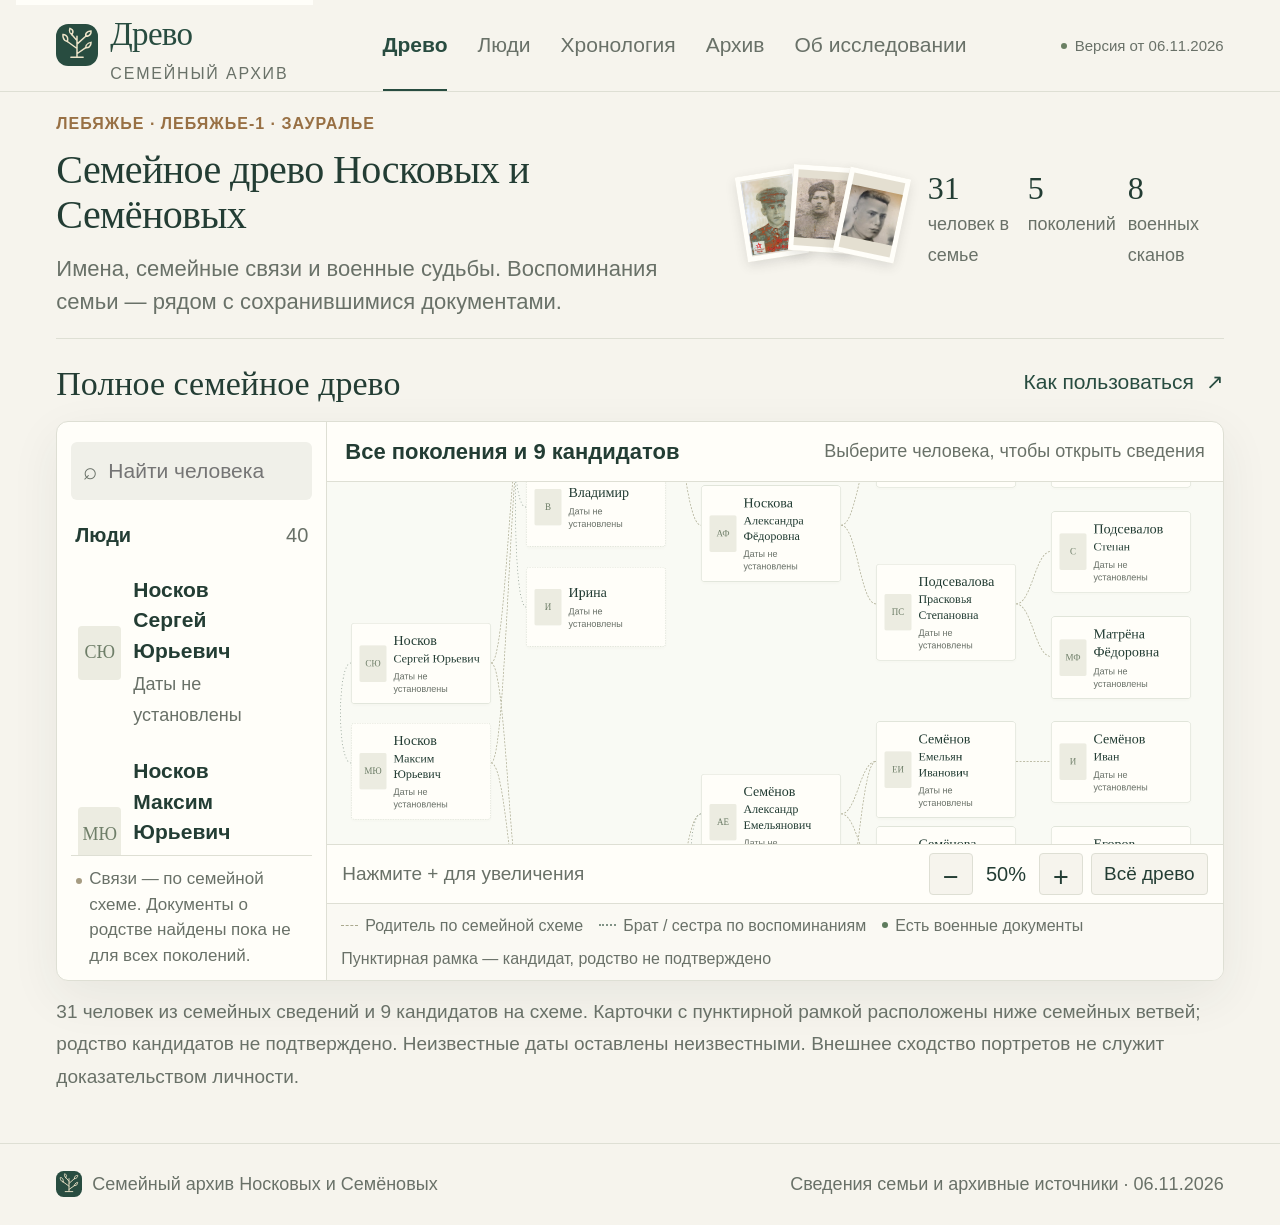
==== commit 6f4234d2: "Show all research candidates with sources and explicit uncertainty" ====
--- a/index.html
+++ b/index.html
@@ -33,11 +33,11 @@
       <aside class="people-sidebar" aria-label="Навигация по людям">
         <label class="searchbox"><span aria-hidden="true">⌕</span><input id="tree-search" type="search" placeholder="Найти человека" aria-label="Найти человека в древе" autocomplete="off"></label>
 
-        <div class="sidebar-heading"><span>Люди</span><span id="sidebar-count">32</span></div><div id="sidebar-list" class="sidebar-list"></div>
+        <div class="sidebar-heading"><span>Люди</span><span id="sidebar-count">40</span></div><div id="sidebar-list" class="sidebar-list"></div>
         <div class="sidebar-note"><span class="dot family"></span><p>Связи — по семейной схеме. Документы о родстве найдены пока не для всех поколений.</p></div>
       </aside>
       <div class="chart-column">
-        <div class="chart-toolbar"><strong>Все поколения и родственники</strong><span>Выберите человека, чтобы открыть сведения</span></div>
+        <div class="chart-toolbar"><strong>Все поколения и 9 кандидатов</strong><span>Выберите человека, чтобы открыть сведения</span></div>
         <div class="mobile-tree-search"><label class="searchbox"><span aria-hidden="true">⌕</span><input id="mobile-search" type="search" placeholder="Найти человека в семье" aria-label="Найти человека в семье" autocomplete="off"></label><div id="mobile-search-results" class="mobile-search-results" hidden></div></div>
         <div id="chart-caption" class="chart-caption"></div>
         <div id="chart-viewport" class="chart-viewport" tabindex="0" aria-label="Семейная схема. Перетаскивайте для перемещения. Плюс и минус меняют масштаб, стрелки перемещают схему.">
@@ -45,21 +45,21 @@
           <div class="chart-empty" id="chart-empty" hidden>Этот человек пока не связан с семейным древом.</div>
         </div>
         <div id="chart-list" class="chart-list" hidden></div>
-        <div class="chart-bottom"><span class="chart-hint">Нажмите + для увеличения</span><div class="zoom-controls"><button id="zoom-out" aria-label="Уменьшить масштаб">−</button><output id="zoom-value" aria-live="off">100%</output><button id="zoom-in" aria-label="Увеличить масштаб">+</button><button id="fit-tree" title="Показать всю ветвь" aria-label="Показать всё древо">Всё древо</button></div></div>
-        <div class="tree-legend"><span><i class="legend-line"></i> Родитель по семейной схеме</span><span><i class="legend-line sibling"></i> Брат / сестра по воспоминаниям</span><span><i class="dot document"></i> Есть военные документы</span></div>
+        <div class="chart-bottom"><span class="chart-hint">Нажмите + для увеличения</span><div class="zoom-controls"><button id="zoom-out" aria-label="Уменьшить масштаб">−</button><output id="zoom-value" aria-live="off">50%</output><button id="zoom-in" aria-label="Увеличить масштаб">+</button><button id="fit-tree" title="Показать всю ветвь" aria-label="Показать всё древо">Всё древо</button></div></div>
+        <div class="tree-legend"><span><i class="legend-line"></i> Родитель по семейной схеме</span><span><i class="legend-line sibling"></i> Брат / сестра по воспоминаниям</span><span><i class="dot document"></i> Есть военные документы</span><span>Пунктирная рамка — кандидат, родство не подтверждено</span></div>
       </div>
       <aside id="desktop-profile" class="desktop-profile" aria-label="Выбранный человек"><div id="profile-host"></div></aside>
     </div>
-    <p class="section-footnote">31 человек из семейных сведений и 1 отдельный кандидат. Неизвестные даты оставлены неизвестными. Внешнее сходство портретов не служит доказательством личности.</p>
+    <p class="section-footnote">31 человек из семейных сведений и 9 кандидатов на схеме. Карточки с пунктирной рамкой расположены ниже семейных ветвей; родство кандидатов не подтверждено. Неизвестные даты оставлены неизвестными. Внешнее сходство портретов не служит доказательством личности.</p>
   </section>
 
-  <section id="view-people" class="view" hidden aria-labelledby="people-title"><div class="section-heading"><div><p class="eyebrow">02 / ИМЕНА И ЛИЦА</p><h2 id="people-title">Люди семейного древа</h2></div><span class="quiet">31 человек + 1 кандидат</span></div><div class="filter-row"><label class="searchbox"><span aria-hidden="true">⌕</span><input id="people-search" type="search" placeholder="Имя, фамилия или место" aria-label="Поиск по людям"></label></div><p id="people-count" class="quiet" aria-live="polite"></p><div class="people-grid" id="people-grid"></div></section>
+  <section id="view-people" class="view" hidden aria-labelledby="people-title"><div class="section-heading"><div><p class="eyebrow">02 / ИМЕНА И ЛИЦА</p><h2 id="people-title">Люди семейного древа</h2></div><span class="quiet">31 человек + 9 кандидатов</span></div><div class="filter-row"><label class="searchbox"><span aria-hidden="true">⌕</span><input id="people-search" type="search" placeholder="Имя, фамилия или место" aria-label="Поиск по людям"></label></div><p id="people-count" class="quiet" aria-live="polite"></p><div class="people-grid" id="people-grid"></div></section>
 
   <section id="view-timeline" class="view" hidden aria-labelledby="timeline-title"><div class="section-heading"><div><p class="eyebrow">03 / СОБЫТИЯ</p><h2 id="timeline-title">Семейная хронология</h2></div><span class="quiet">Только датированные сведения</span></div><div id="timeline" class="timeline"></div></section>
 
   <section id="view-archive" class="view" hidden aria-labelledby="archive-title"><div class="section-heading"><div><p class="eyebrow">04 / ПЕРВОИСТОЧНИКИ</p><h2 id="archive-title">Фотографии и документы</h2></div><a class="text-button" href="archive/artifact-register.csv" download>Скачать реестр ↓</a></div><p class="section-description">Полные сканы, семейные портреты и сохранённые источники. У каждого документа — происхождение и архивная ссылка.</p><div id="archive-grid" class="archive-grid"></div><div class="download-strip"><div><h3>Исследование целиком</h3><p>Исходная семейная схема, все реестры и незавершённые проверки сохранены отдельно.</p></div><div><a class="button secondary" href="archive/report.html" target="_blank" rel="noopener">Полный отчёт ↗</a><a class="button" href="archive/noskov-family.ged" download>Древо GEDCOM ↓</a></div></div></section>
 
-  <section id="view-research" class="view" hidden aria-labelledby="research-title"><div class="section-heading"><div><p class="eyebrow">05 / ОСНОВАНИЯ И ОТКРЫТЫЕ ВОПРОСЫ</p><h2 id="research-title">Как читать это древо</h2></div><span class="quiet">6 ноября 2026</span></div><div class="research-grid"><article class="research-card"><span class="research-number">01</span><h3>Семейная схема — начало поиска</h3><p>Древо содержит 31 человека из предоставленных семьёй сведений. Родительские связи показаны по этой схеме. Наличие военной записи у человека само по себе не доказывает всю цепочку родства до современных поколений.</p><a href="archive/input/семейные-сведения.txt" download>Исходные сведения ↓</a></article><article class="research-card"><span class="research-number">02</span><h3>Документ и личность</h3><p>Для Сергея Фёдоровича Носкова и Алексея Емельяновича Семёнова принадлежность военных записей семье оценена как вероятная по совокупности признаков. У кандидата Петрова 1895 года рождения связь с семьёй пока не установлена.</p><a href="archive/claims-register.csv" download>Все утверждения и основания ↓</a></article><article class="research-card"><span class="research-number">03</span><h3>Противоречия остаются видимыми</h3><p>15 и 16 июня в документах о гибели Алексея; Прасковья и Пелагея в сведениях о жене Петрова; представление к Славе и решение о медали «За отвагу». Разные версии показаны рядом с источниками.</p><a href="archive/hypotheses-and-conflicts.md" download>Гипотезы и противоречия ↓</a></article><article class="research-card"><span class="research-number">04</span><h3>Что искать дальше</h3><p>Даты жизни дедов и связи поколений — в местных семейных, похозяйственных и актовых записях. Метрические книги Лебяжьевского прихода — следующий маршрут к ранним поколениям. Конкретные именные записи ещё не найдены.</p><a href="archive/research-state.md" download>План продолжения ↓</a></article></div><article class="geography-note"><p class="eyebrow">МЕСТА И АРХИВЫ</p><h3>Лебяжье и Лебяжье Первое</h3><p>Старое село Лебяжье 1-е и посёлок у станции Лебяжья-Сибирская нужно различать. Рабочая дореволюционная привязка — Курганский уезд Тобольской губернии. Крестовоздвиженский приход и Черешкова в его составе на 1913 год пока известны из вторичного указателя; первичная страница справочника не прочитана.</p><p>Опубликованный муниципальный перечень содержит фонд 63 — Лебяжьевский поссовет (1941–2010), фонд 31 — Перволебяжьевский сельсовет (1992–2009), фонд 102 — колхоз им. Ленина Черешковского сельсовета (1949–1957). Это сведения о фондах, а не найденные именные записи. ГАКО, фонд 211, опись 1 — отдельная наводка форума, требующая проверки по официальной описи.</p><div class="inline-links"><button class="text-button" data-artifact="A-0023">Перечень фондов ↗</button><button class="text-button" data-artifact="A-0021">Географический указатель ↗</button><a href="archive/archive-request-drafts.md" download>Проекты запросов ↓</a></div></article><p class="notice">Новые поколения пока не установлены. В карточках Фёдора Носкова, Ивана Андреева и Фёдора Кочетова добавлены именные зацепки из переселенческих и омского указателей; принадлежность семье не установлена. Фельдшер Александра Фёдоровна из Арлагуля исключена семьёй как другой человек. <a href="UPDATE-2026-11-06.md" download>Результаты дополнительной проверки и изменения сайта ↓</a></p><div class="research-downloads"><a href="archive/person-register.csv" download>Персоны ↓</a><a href="archive/relationship-register.csv" download>Родственные связи ↓</a><a href="archive/search-log.csv" download>Журнал поисков ↓</a><a href="archive/event-chronology.csv" download>Хронология CSV ↓</a><a href="README.md" download>О проекте и размещении ↓</a></div></section>
+  <section id="view-research" class="view" hidden aria-labelledby="research-title"><div class="section-heading"><div><p class="eyebrow">05 / ОСНОВАНИЯ И ОТКРЫТЫЕ ВОПРОСЫ</p><h2 id="research-title">Как читать это древо</h2></div><span class="quiet">6 ноября 2026</span></div><div class="research-grid"><article class="research-card"><span class="research-number">01</span><h3>Семейная схема — начало поиска</h3><p>Древо содержит 31 человека из предоставленных семьёй сведений. Родительские связи показаны по этой схеме. Наличие военной записи у человека само по себе не доказывает всю цепочку родства до современных поколений.</p><a href="archive/input/семейные-сведения.txt" download>Исходные сведения ↓</a></article><article class="research-card"><span class="research-number">02</span><h3>Документ и личность</h3><p>Для Сергея Фёдоровича Носкова и Алексея Емельяновича Семёнова принадлежность военных записей семье оценена как вероятная по совокупности признаков. У кандидата Петрова 1895 года рождения связь с семьёй пока не установлена.</p><a href="archive/claims-register.csv" download>Все утверждения и основания ↓</a></article><article class="research-card"><span class="research-number">03</span><h3>Противоречия остаются видимыми</h3><p>15 и 16 июня в документах о гибели Алексея; Прасковья и Пелагея в сведениях о жене Петрова; представление к Славе и решение о медали «За отвагу». Разные версии показаны рядом с источниками.</p><a href="archive/hypotheses-and-conflicts.md" download>Гипотезы и противоречия ↓</a></article><article class="research-card"><span class="research-number">04</span><h3>Что искать дальше</h3><p>Даты жизни дедов и связи поколений — в местных семейных, похозяйственных и актовых записях. Метрические книги Лебяжьевского прихода — следующий маршрут к ранним поколениям. Конкретные именные записи ещё не найдены.</p><a href="archive/research-state.md" download>План продолжения ↓</a></article></div><article class="geography-note"><p class="eyebrow">МЕСТА И АРХИВЫ</p><h3>Лебяжье и Лебяжье Первое</h3><p>Старое село Лебяжье 1-е и посёлок у станции Лебяжья-Сибирская нужно различать. Рабочая дореволюционная привязка — Курганский уезд Тобольской губернии. Крестовоздвиженский приход и Черешкова в его составе на 1913 год пока известны из вторичного указателя; первичная страница справочника не прочитана.</p><p>Опубликованный муниципальный перечень содержит фонд 63 — Лебяжьевский поссовет (1941–2010), фонд 31 — Перволебяжьевский сельсовет (1992–2009), фонд 102 — колхоз им. Ленина Черешковского сельсовета (1949–1957). Это сведения о фондах, а не найденные именные записи. ГАКО, фонд 211, опись 1 — отдельная наводка форума, требующая проверки по официальной описи.</p><div class="inline-links"><button class="text-button" data-artifact="A-0023">Перечень фондов ↗</button><button class="text-button" data-artifact="A-0021">Географический указатель ↗</button><a href="archive/archive-request-drafts.md" download>Проекты запросов ↓</a></div></article><p class="notice">Новые поколения пока не установлены. Все 9 кандидатов добавлены отдельными карточками на схему и в раздел «Люди»; открывайте карточку для чтения источников и возможных совпадений. В карточках Фёдора Носкова, Ивана Андреева и Фёдора Кочетова добавлены именные зацепки из переселенческих и омского указателей; принадлежность семье не установлена. Фельдшер Александра Фёдоровна из Арлагуля исключена семьёй как другой человек. <a href="UPDATE-2026-11-06.md" download>Результаты дополнительной проверки и изменения сайта ↓</a></p><div class="research-downloads"><a href="archive/person-register.csv" download>Персоны ↓</a><a href="archive/relationship-register.csv" download>Родственные связи ↓</a><a href="archive/search-log.csv" download>Журнал поисков ↓</a><a href="archive/event-chronology.csv" download>Хронология CSV ↓</a><a href="README.md" download>О проекте и размещении ↓</a></div></section>
 </main>
 <footer class="site-footer"><span><img src="assets/mark.svg" width="26" height="26" alt=""> Семейный архив Носковых и Семёновых</span><span>Сведения семьи и архивные источники · 06.11.2026</span></footer>
 <dialog id="person-dialog" class="person-dialog" aria-labelledby="person-dialog-title"><button class="dialog-close" data-close="person-dialog" aria-label="Закрыть карточку"><svg viewBox="0 0 24 24" aria-hidden="true" focusable="false"><path d="M6 6L18 18M18 6L6 18" fill="none" stroke="currentColor" stroke-width="2" stroke-linecap="round"/></svg></button><div id="mobile-profile-host"></div></dialog>
--- a/assets/large-type.css
+++ b/assets/large-type.css
@@ -9,3 +9,10 @@
 @media(max-width:560px){#document-meta{display:none}.document-actions{display:grid;grid-template-columns:1fr 1fr;gap:6px}.document-actions .button{font-size:16px;padding:7px 6px;min-width:0;text-align:center}.document-actions .button:only-child{grid-column:1/-1;justify-self:start;padding-left:14px;padding-right:14px}.pdf-nav-word{display:none}.pdf-navigation{flex-wrap:nowrap;gap:9px;font-size:18px;justify-content:center}.pdf-navigation button{width:43px;min-width:43px;font-size:22px;padding:3px}.pdf-navigation input{width:65px;font-size:19px}.document-notes{max-height:94px}.document-header h2{font-size:22px}}
 
 @media(max-width:560px){.document-actions .button{font-size:18px;white-space:nowrap;padding:7px 5px}}
+/* Unresolved records remain separate from established family cards. */
+.tree-node.node-candidate{border:3px dashed #996d2c;background:#fff6e4;min-height:190px;height:auto}
+.tree-node.node-candidate .node-date{color:#704a18;font-weight:700;white-space:normal}
+.candidate-zone-title{position:absolute;font-size:30px;line-height:1.4;font-weight:700;color:#704a18;width:1600px;border-top:2px dashed #b99052;padding-top:18px;pointer-events:none}
+.candidate-comparisons{margin-top:30px;padding-top:20px;border-top:2px dashed #b99052}
+.candidate-comparisons h3{font-size:27px;line-height:1.4}
+.candidate-comparisons p{font-size:22px}
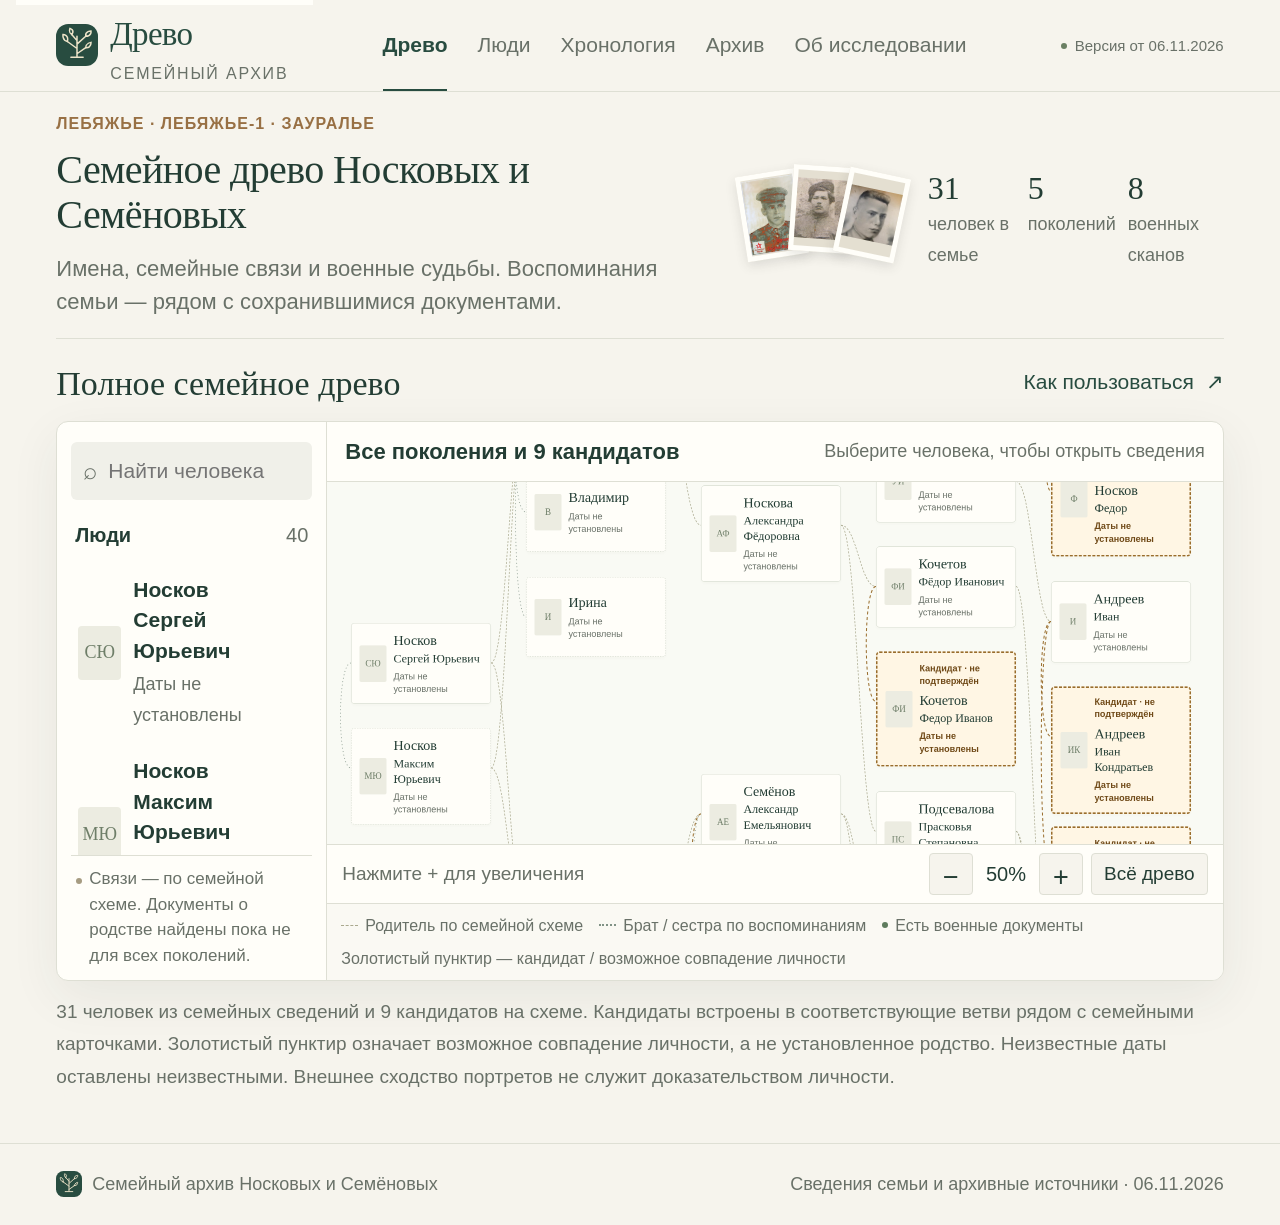
==== commit 5222e78c: "Integrate candidate records into corresponding family branches" ====
--- a/index.html
+++ b/index.html
@@ -46,11 +46,11 @@
         </div>
         <div id="chart-list" class="chart-list" hidden></div>
         <div class="chart-bottom"><span class="chart-hint">Нажмите + для увеличения</span><div class="zoom-controls"><button id="zoom-out" aria-label="Уменьшить масштаб">−</button><output id="zoom-value" aria-live="off">50%</output><button id="zoom-in" aria-label="Увеличить масштаб">+</button><button id="fit-tree" title="Показать всю ветвь" aria-label="Показать всё древо">Всё древо</button></div></div>
-        <div class="tree-legend"><span><i class="legend-line"></i> Родитель по семейной схеме</span><span><i class="legend-line sibling"></i> Брат / сестра по воспоминаниям</span><span><i class="dot document"></i> Есть военные документы</span><span>Пунктирная рамка — кандидат, родство не подтверждено</span></div>
+        <div class="tree-legend"><span><i class="legend-line"></i> Родитель по семейной схеме</span><span><i class="legend-line sibling"></i> Брат / сестра по воспоминаниям</span><span><i class="dot document"></i> Есть военные документы</span><span>Золотистый пунктир — кандидат / возможное совпадение личности</span></div>
       </div>
       <aside id="desktop-profile" class="desktop-profile" aria-label="Выбранный человек"><div id="profile-host"></div></aside>
     </div>
-    <p class="section-footnote">31 человек из семейных сведений и 9 кандидатов на схеме. Карточки с пунктирной рамкой расположены ниже семейных ветвей; родство кандидатов не подтверждено. Неизвестные даты оставлены неизвестными. Внешнее сходство портретов не служит доказательством личности.</p>
+    <p class="section-footnote">31 человек из семейных сведений и 9 кандидатов на схеме. Кандидаты встроены в соответствующие ветви рядом с семейными карточками. Золотистый пунктир означает возможное совпадение личности, а не установленное родство. Неизвестные даты оставлены неизвестными. Внешнее сходство портретов не служит доказательством личности.</p>
   </section>
 
   <section id="view-people" class="view" hidden aria-labelledby="people-title"><div class="section-heading"><div><p class="eyebrow">02 / ИМЕНА И ЛИЦА</p><h2 id="people-title">Люди семейного древа</h2></div><span class="quiet">31 человек + 9 кандидатов</span></div><div class="filter-row"><label class="searchbox"><span aria-hidden="true">⌕</span><input id="people-search" type="search" placeholder="Имя, фамилия или место" aria-label="Поиск по людям"></label></div><p id="people-count" class="quiet" aria-live="polite"></p><div class="people-grid" id="people-grid"></div></section>
--- a/assets/large-type.css
+++ b/assets/large-type.css
@@ -10,9 +10,10 @@
 
 @media(max-width:560px){.document-actions .button{font-size:18px;white-space:nowrap;padding:7px 5px}}
 /* Unresolved records remain separate from established family cards. */
-.tree-node.node-candidate{border:3px dashed #996d2c;background:#fff6e4;min-height:190px;height:auto}
+.tree-node.node-candidate{border:3px dashed #996d2c;background:#fff6e4;min-height:230px;height:auto}
 .tree-node.node-candidate .node-date{color:#704a18;font-weight:700;white-space:normal}
-.candidate-zone-title{position:absolute;font-size:30px;line-height:1.4;font-weight:700;color:#704a18;width:1600px;border-top:2px dashed #b99052;padding-top:18px;pointer-events:none}
+.node-candidate-label{display:block;font-size:18px;font-weight:700;line-height:1.35;color:#704a18;margin-bottom:9px}
+#chart-lines .candidate-link{stroke:#996d2c;stroke-width:2;stroke-dasharray:6 5;fill:none}
 .candidate-comparisons{margin-top:30px;padding-top:20px;border-top:2px dashed #b99052}
 .candidate-comparisons h3{font-size:27px;line-height:1.4}
 .candidate-comparisons p{font-size:22px}
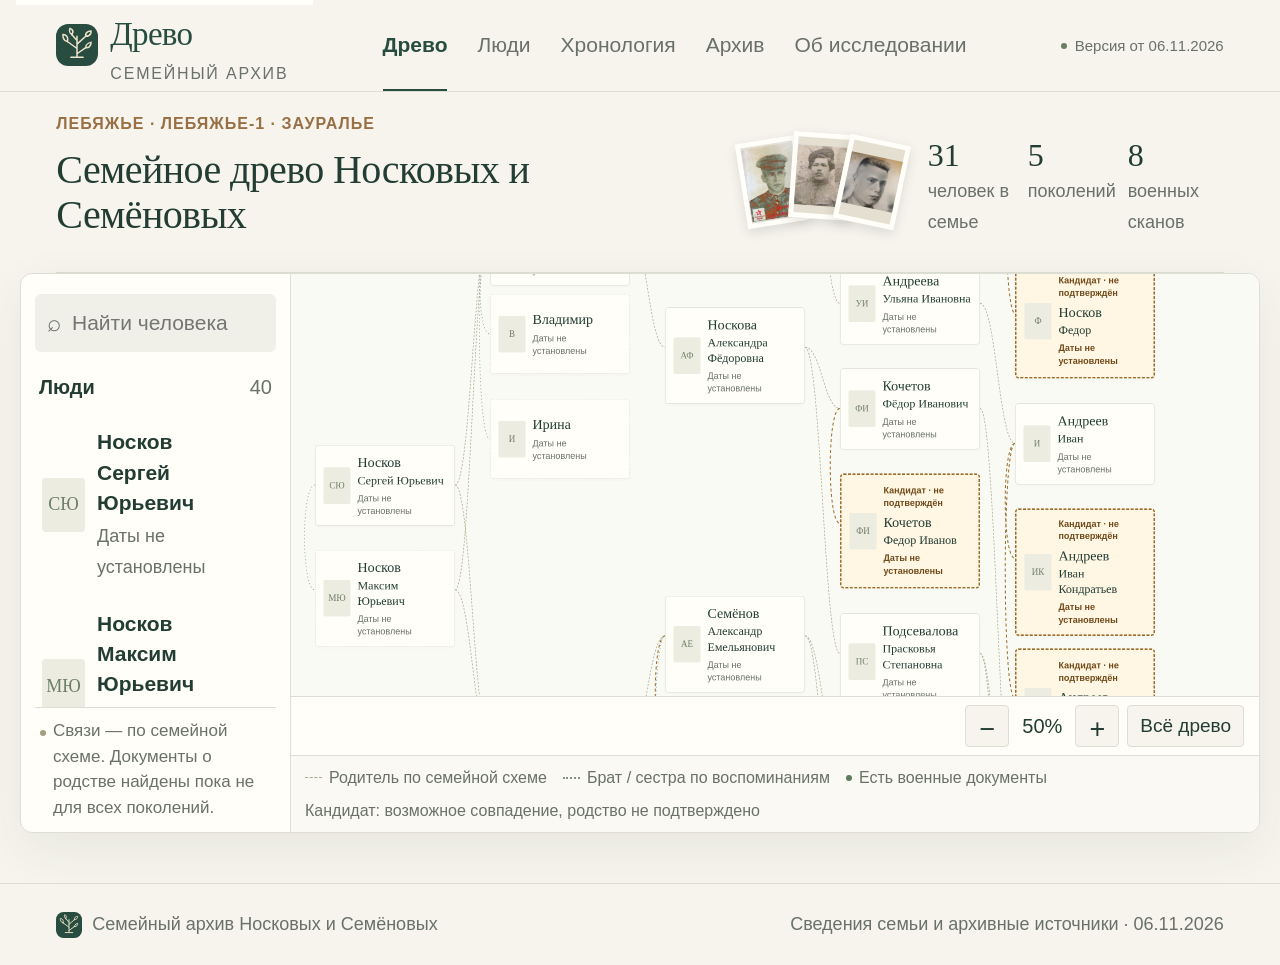
==== commit b365fe3f: "Remove redundant tree headings and explanatory labels" ====
--- a/index.html
+++ b/index.html
@@ -23,12 +23,11 @@
 </header>
 <main id="main">
   <section class="intro" aria-labelledby="site-title">
-    <div><p class="eyebrow">ЛЕБЯЖЬЕ · ЛЕБЯЖЬЕ-1 · ЗАУРАЛЬЕ</p><h1 id="site-title">Семейное древо Носковых и Семёновых</h1><p class="intro-copy">Имена, семейные связи и военные судьбы. Воспоминания семьи — рядом с сохранившимися документами.</p></div>
+    <div><p class="eyebrow">ЛЕБЯЖЬЕ · ЛЕБЯЖЬЕ-1 · ЗАУРАЛЬЕ</p><h1 id="site-title">Семейное древо Носковых и Семёновых</h1></div>
     <div class="intro-right"><div class="portrait-stack" aria-label="Три семейных портрета"><button data-person="P-0005" aria-label="Сергей Фёдорович Носков"><img src="archive/photos/noskov_sergey_fedorovich.png" alt=""></button><button data-person="P-0022" aria-label="Василий Ефимович Петров"><img src="archive/photos/petrov_vasiliy_efimovich.png" alt=""></button><button data-person="P-0026" aria-label="Алексей Емельянович Семёнов"><img src="archive/photos/semenov_aleksey_emelyanovich.png" alt=""></button></div><div class="intro-stats"><span><strong>31</strong> человек в семье</span><span><strong>5</strong> поколений</span><span><strong>8</strong> военных сканов</span></div></div>
   </section>
 
-  <section id="view-tree" class="view" aria-labelledby="tree-title">
-    <div class="section-heading"><div><p class="eyebrow">01 / СЕМЕЙНЫЕ СВЯЗИ</p><h2 id="tree-title">Полное семейное древо</h2></div><button class="text-button" data-help>Как пользоваться <span aria-hidden="true">↗</span></button></div>
+  <section id="view-tree" class="view" aria-labelledby="site-title">
     <div class="tree-workspace">
       <aside class="people-sidebar" aria-label="Навигация по людям">
         <label class="searchbox"><span aria-hidden="true">⌕</span><input id="tree-search" type="search" placeholder="Найти человека" aria-label="Найти человека в древе" autocomplete="off"></label>
@@ -37,7 +36,6 @@
         <div class="sidebar-note"><span class="dot family"></span><p>Связи — по семейной схеме. Документы о родстве найдены пока не для всех поколений.</p></div>
       </aside>
       <div class="chart-column">
-        <div class="chart-toolbar"><strong>Все поколения и 9 кандидатов</strong><span>Выберите человека, чтобы открыть сведения</span></div>
         <div class="mobile-tree-search"><label class="searchbox"><span aria-hidden="true">⌕</span><input id="mobile-search" type="search" placeholder="Найти человека в семье" aria-label="Найти человека в семье" autocomplete="off"></label><div id="mobile-search-results" class="mobile-search-results" hidden></div></div>
         <div id="chart-caption" class="chart-caption"></div>
         <div id="chart-viewport" class="chart-viewport" tabindex="0" aria-label="Семейная схема. Перетаскивайте для перемещения. Плюс и минус меняют масштаб, стрелки перемещают схему.">
@@ -45,12 +43,11 @@
           <div class="chart-empty" id="chart-empty" hidden>Этот человек пока не связан с семейным древом.</div>
         </div>
         <div id="chart-list" class="chart-list" hidden></div>
-        <div class="chart-bottom"><span class="chart-hint">Нажмите + для увеличения</span><div class="zoom-controls"><button id="zoom-out" aria-label="Уменьшить масштаб">−</button><output id="zoom-value" aria-live="off">50%</output><button id="zoom-in" aria-label="Увеличить масштаб">+</button><button id="fit-tree" title="Показать всю ветвь" aria-label="Показать всё древо">Всё древо</button></div></div>
-        <div class="tree-legend"><span><i class="legend-line"></i> Родитель по семейной схеме</span><span><i class="legend-line sibling"></i> Брат / сестра по воспоминаниям</span><span><i class="dot document"></i> Есть военные документы</span><span>Золотистый пунктир — кандидат / возможное совпадение личности</span></div>
+        <div class="chart-bottom"><div class="zoom-controls"><button id="zoom-out" aria-label="Уменьшить масштаб">−</button><output id="zoom-value" aria-live="off">50%</output><button id="zoom-in" aria-label="Увеличить масштаб">+</button><button id="fit-tree" title="Показать всю ветвь" aria-label="Показать всё древо">Всё древо</button></div></div>
+        <div class="tree-legend"><span><i class="legend-line"></i> Родитель по семейной схеме</span><span><i class="legend-line sibling"></i> Брат / сестра по воспоминаниям</span><span><i class="dot document"></i> Есть военные документы</span><span>Кандидат: возможное совпадение, родство не подтверждено</span></div>
       </div>
       <aside id="desktop-profile" class="desktop-profile" aria-label="Выбранный человек"><div id="profile-host"></div></aside>
     </div>
-    <p class="section-footnote">31 человек из семейных сведений и 9 кандидатов на схеме. Кандидаты встроены в соответствующие ветви рядом с семейными карточками. Золотистый пунктир означает возможное совпадение личности, а не установленное родство. Неизвестные даты оставлены неизвестными. Внешнее сходство портретов не служит доказательством личности.</p>
   </section>
 
   <section id="view-people" class="view" hidden aria-labelledby="people-title"><div class="section-heading"><div><p class="eyebrow">02 / ИМЕНА И ЛИЦА</p><h2 id="people-title">Люди семейного древа</h2></div><span class="quiet">31 человек + 9 кандидатов</span></div><div class="filter-row"><label class="searchbox"><span aria-hidden="true">⌕</span><input id="people-search" type="search" placeholder="Имя, фамилия или место" aria-label="Поиск по людям"></label></div><p id="people-count" class="quiet" aria-live="polite"></p><div class="people-grid" id="people-grid"></div></section>
--- a/assets/large-type.css
+++ b/assets/large-type.css
@@ -17,3 +17,11 @@
 .candidate-comparisons{margin-top:30px;padding-top:20px;border-top:2px dashed #b99052}
 .candidate-comparisons h3{font-size:27px;line-height:1.4}
 .candidate-comparisons p{font-size:22px}
+/* Give the tree almost the full screen width, keeping other sections aligned. */
+@media screen{
+  #view-tree{width:calc(100vw - 40px);margin-left:calc(50% - 50vw + 20px)}
+  #view-tree .chart-bottom{justify-content:flex-end}
+}
+@media screen and (max-width:800px){
+  #view-tree{width:calc(100vw - 16px);margin-left:calc(50% - 50vw + 8px)}
+}
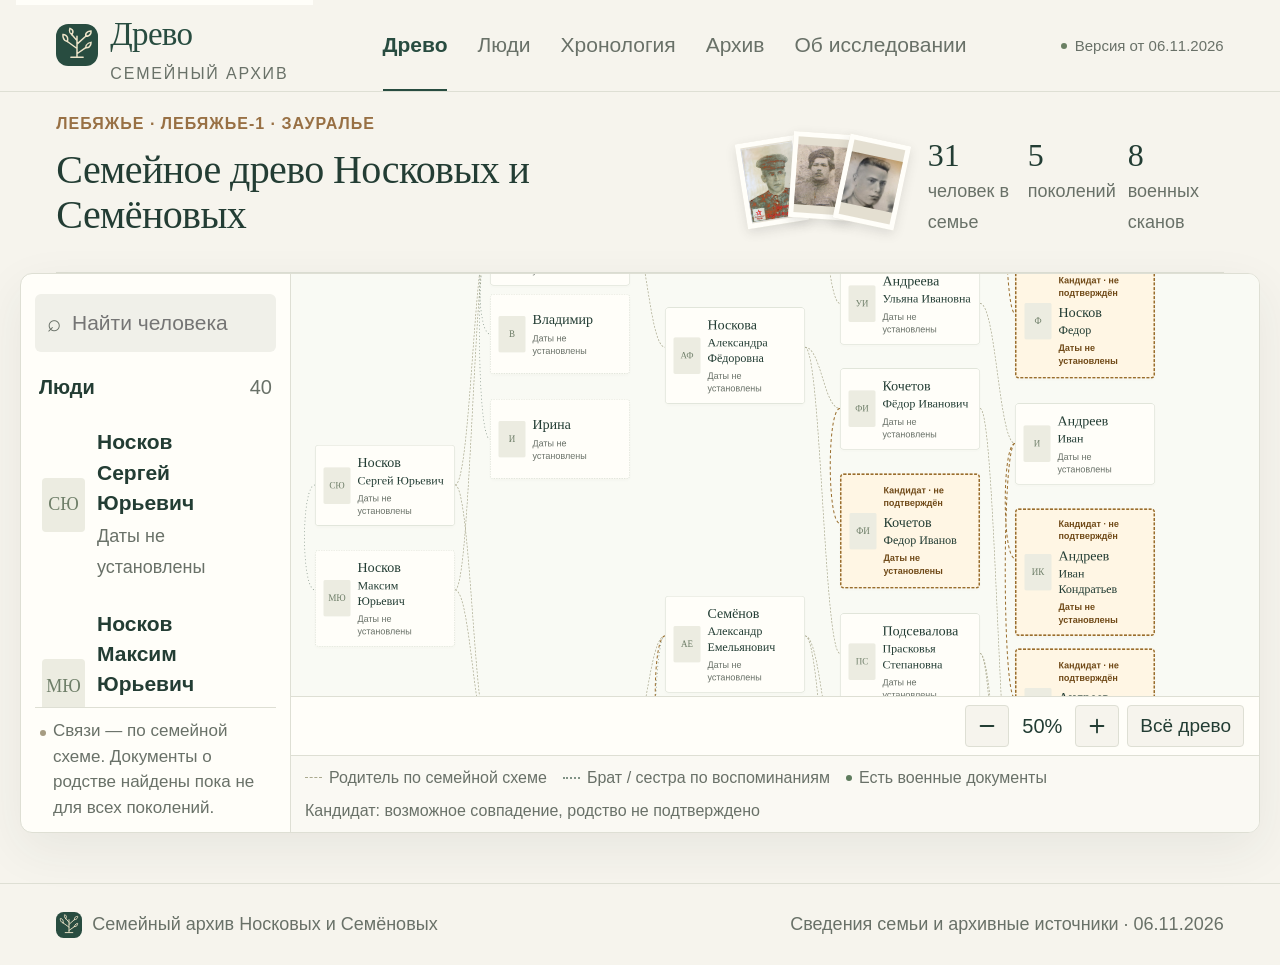
==== commit eb8543ba: "Center zoom icons within their buttons" ====
--- a/index.html
+++ b/index.html
@@ -43,7 +43,7 @@
           <div class="chart-empty" id="chart-empty" hidden>Этот человек пока не связан с семейным древом.</div>
         </div>
         <div id="chart-list" class="chart-list" hidden></div>
-        <div class="chart-bottom"><div class="zoom-controls"><button id="zoom-out" aria-label="Уменьшить масштаб">−</button><output id="zoom-value" aria-live="off">50%</output><button id="zoom-in" aria-label="Увеличить масштаб">+</button><button id="fit-tree" title="Показать всю ветвь" aria-label="Показать всё древо">Всё древо</button></div></div>
+        <div class="chart-bottom"><div class="zoom-controls"><button id="zoom-out" aria-label="Уменьшить масштаб"><svg viewBox="0 0 24 24" aria-hidden="true" fill="none" stroke="currentColor" stroke-width="2" stroke-linecap="round"><path d="M5 12h14"/></svg></button><output id="zoom-value" aria-live="off">50%</output><button id="zoom-in" aria-label="Увеличить масштаб"><svg viewBox="0 0 24 24" aria-hidden="true" fill="none" stroke="currentColor" stroke-width="2" stroke-linecap="round"><path d="M5 12h14M12 5v14"/></svg></button><button id="fit-tree" title="Показать всю ветвь" aria-label="Показать всё древо">Всё древо</button></div></div>
         <div class="tree-legend"><span><i class="legend-line"></i> Родитель по семейной схеме</span><span><i class="legend-line sibling"></i> Брат / сестра по воспоминаниям</span><span><i class="dot document"></i> Есть военные документы</span><span>Кандидат: возможное совпадение, родство не подтверждено</span></div>
       </div>
       <aside id="desktop-profile" class="desktop-profile" aria-label="Выбранный человек"><div id="profile-host"></div></aside>
--- a/assets/large-type.css
+++ b/assets/large-type.css
@@ -18,6 +18,8 @@
 .candidate-comparisons h3{font-size:27px;line-height:1.4}
 .candidate-comparisons p{font-size:22px}
 /* Give the tree almost the full screen width, keeping other sections aligned. */
+#zoom-in,#zoom-out{display:inline-grid;place-items:center;padding:0;line-height:1}
+#zoom-in svg,#zoom-out svg{display:block;width:22px;height:22px;pointer-events:none}
 @media screen{
   #view-tree{width:calc(100vw - 40px);margin-left:calc(50% - 50vw + 20px)}
   #view-tree .chart-bottom{justify-content:flex-end}
